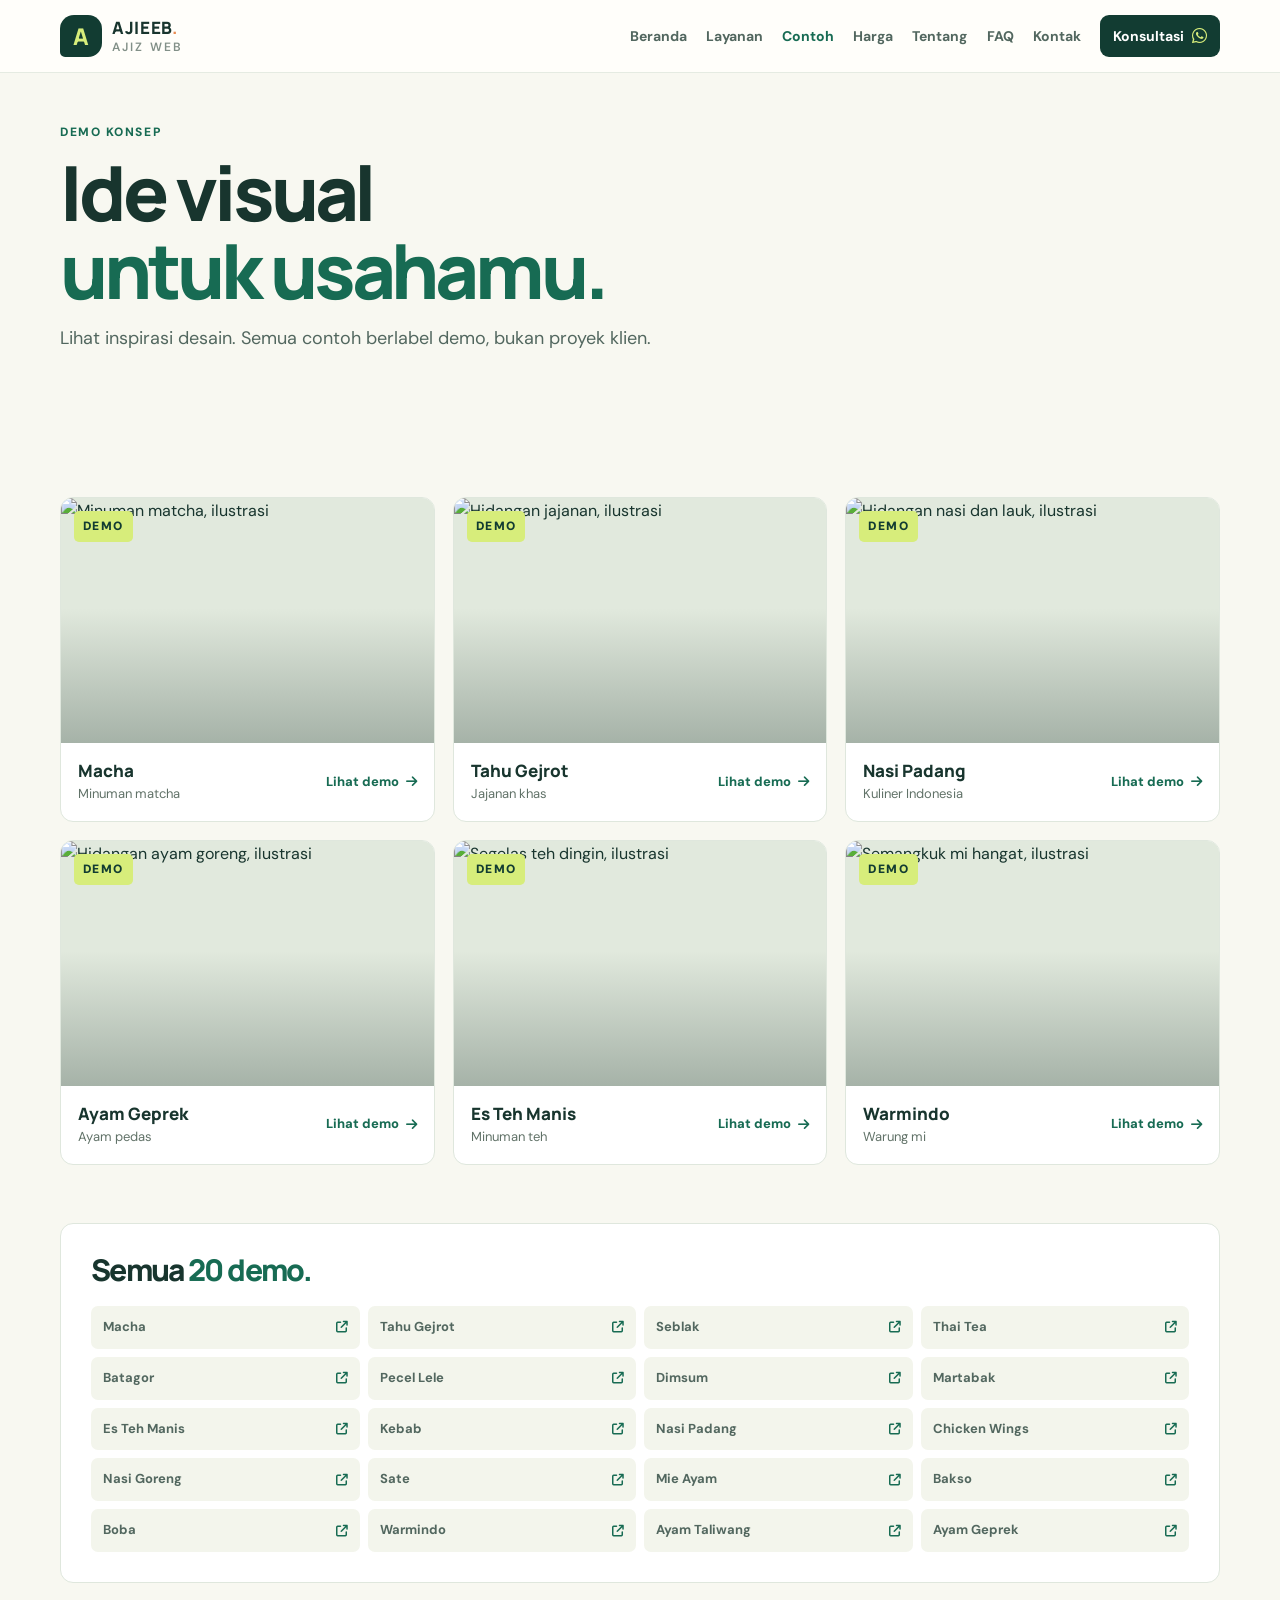
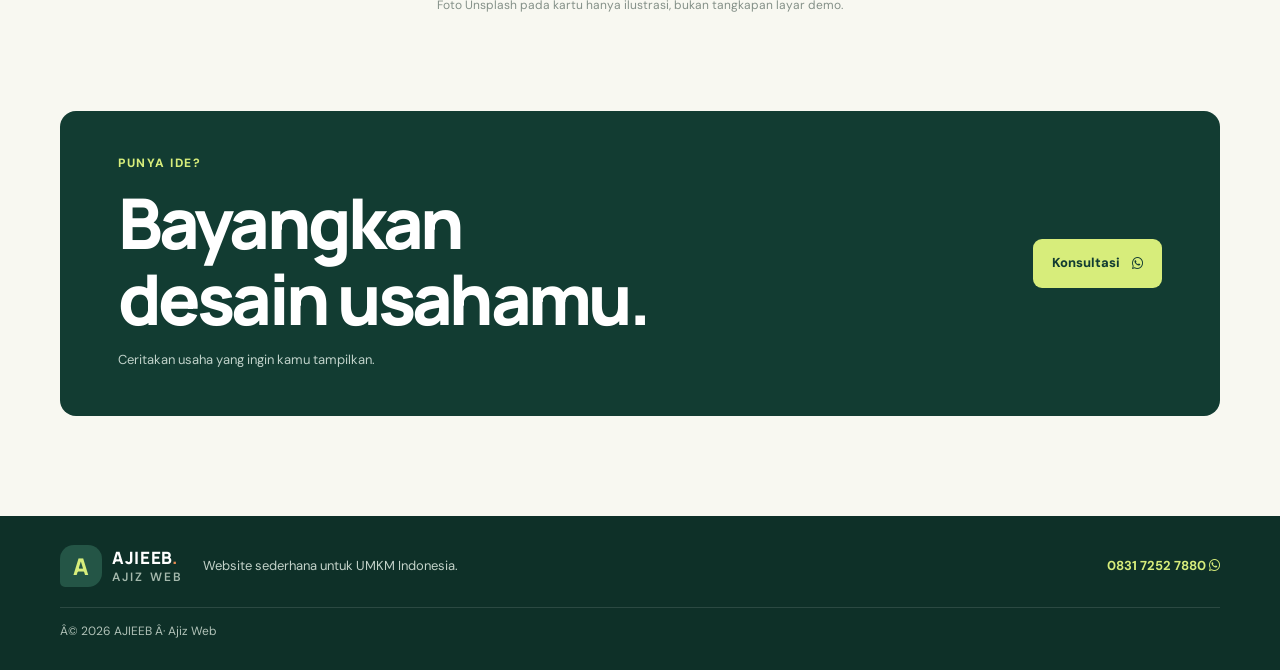
==== contoh.html @ 609f049e "Build AJIEEB UMKM website draft" ====
﻿<!doctype html>
<html lang="id">
<head>
  <meta charset="utf-8"><meta name="viewport" content="width=device-width, initial-scale=1"><meta name="theme-color" content="#123c32">
  <meta name="description" content="Lihat demo konsep website AJIEEB untuk berbagai usaha kuliner. Semua contoh ditandai sebagai demo, bukan proyek klien.">
  <title>Contoh Website â€” AJIEEB</title>
  <link rel="preconnect" href="https://fonts.googleapis.com"><link rel="preconnect" href="https://fonts.gstatic.com" crossorigin><link rel="preconnect" href="https://images.unsplash.com">
  <link href="https://fonts.googleapis.com/css2?family=DM+Sans:wght@400;500;600;700;800&family=Manrope:wght@500;600;700;800&display=swap" rel="stylesheet"><link rel="stylesheet" href="https://cdnjs.cloudflare.com/ajax/libs/font-awesome/6.7.2/css/all.min.css"><link rel="stylesheet" href="css/styles.css"><script src="js/main.js" defer></script>
  <link rel="canonical" href="https://ajieeb.gt.tc/contoh.html">
  <meta property="og:locale" content="id_ID">
  <meta property="og:type" content="website">
  <meta property="og:site_name" content="AJIEEB — Ajiz Web">
  <meta property="og:title" content="Contoh Website â€” AJIEEB">
  <meta property="og:description" content="Lihat demo konsep website AJIEEB untuk berbagai usaha kuliner. Semua contoh ditandai sebagai demo, bukan proyek klien.">
  <meta property="og:url" content="https://ajieeb.gt.tc/contoh.html">
</head>
<body><a class="skip-link" href="#main-content">Lewati ke konten</a>
  <header class="site-header"><div class="container header-inner"><a class="brand" href="index.html" aria-label="AJIEEB, Beranda"><span class="brand-mark" aria-hidden="true">A</span><span class="brand-name">AJIEEB<span class="brand-dot">.</span><small>Ajiz Web</small></span></a><button class="menu-toggle" type="button" aria-expanded="false" aria-controls="primary-nav" aria-label="Buka menu"><i class="fa-solid fa-bars" aria-hidden="true"></i></button><nav class="primary-nav" id="primary-nav" aria-label="Navigasi utama"><a href="index.html">Beranda</a><a href="layanan.html">Layanan</a><a href="contoh.html" aria-current="page">Contoh</a><a href="harga.html">Harga</a><a href="tentang.html">Tentang</a><a href="faq.html">FAQ</a><a href="kontak.html">Kontak</a><a class="nav-cta" href="https://wa.me/6283172527880?text=Halo%20AJIEEB%2C%20saya%20ingin%20konsultasi%20website%20untuk%20usaha%20saya." target="_blank" rel="noopener noreferrer">Konsultasi <i class="fa-brands fa-whatsapp" aria-hidden="true"></i></a></nav></div></header>
  <main id="main-content">
    <section class="page-hero"><div class="container page-hero-inner reveal"><p class="eyebrow">DEMO KONSEP</p><h1>Ide visual<br><span>untuk usahamu.</span></h1><p class="page-lead">Lihat inspirasi desain. Semua contoh berlabel demo, bukan proyek klien.</p></div></section>
    <section class="section section-work"><div class="container"><div class="portfolio-grid">
      <article class="portfolio-card reveal"><a class="portfolio-image" href="https://ajiz7onsite.github.io/Macha/" target="_blank" rel="noopener noreferrer" aria-label="Buka demo Macha"><img src="https://images.unsplash.com/photo-1515823064-d6e0c04616a7?auto=format&amp;fit=crop&amp;w=800&amp;q=80" alt="Minuman matcha, ilustrasi" width="800" height="620" loading="lazy"><span class="demo-badge">DEMO</span></a><div class="portfolio-info"><div><h3>Macha</h3><p>Minuman matcha</p></div><a href="https://ajiz7onsite.github.io/Macha/" target="_blank" rel="noopener noreferrer">Lihat demo <i class="fa-solid fa-arrow-right" aria-hidden="true"></i></a></div></article>
      <article class="portfolio-card reveal" data-reveal-delay="60"><a class="portfolio-image" href="https://ajiz7onsite.github.io/tahuGejrot/" target="_blank" rel="noopener noreferrer" aria-label="Buka demo Tahu Gejrot"><img src="https://images.unsplash.com/photo-1565299624946-b28f40a0ae38?auto=format&amp;fit=crop&amp;w=800&amp;q=80" alt="Hidangan jajanan, ilustrasi" width="800" height="620" loading="lazy"><span class="demo-badge">DEMO</span></a><div class="portfolio-info"><div><h3>Tahu Gejrot</h3><p>Jajanan khas</p></div><a href="https://ajiz7onsite.github.io/tahuGejrot/" target="_blank" rel="noopener noreferrer">Lihat demo <i class="fa-solid fa-arrow-right" aria-hidden="true"></i></a></div></article>
      <article class="portfolio-card reveal" data-reveal-delay="120"><a class="portfolio-image" href="https://ajiz7onsite.github.io/nasiPadang/" target="_blank" rel="noopener noreferrer" aria-label="Buka demo Nasi Padang"><img src="https://images.unsplash.com/photo-1547592180-85f173990554?auto=format&amp;fit=crop&amp;w=800&amp;q=80" alt="Hidangan nasi dan lauk, ilustrasi" width="800" height="620" loading="lazy"><span class="demo-badge">DEMO</span></a><div class="portfolio-info"><div><h3>Nasi Padang</h3><p>Kuliner Indonesia</p></div><a href="https://ajiz7onsite.github.io/nasiPadang/" target="_blank" rel="noopener noreferrer">Lihat demo <i class="fa-solid fa-arrow-right" aria-hidden="true"></i></a></div></article>
      <article class="portfolio-card reveal"><a class="portfolio-image" href="https://ajiz7onsite.github.io/AyamGeprek/" target="_blank" rel="noopener noreferrer" aria-label="Buka demo Ayam Geprek"><img src="https://images.unsplash.com/photo-1626082927389-6cd097cdc6ec?auto=format&amp;fit=crop&amp;w=800&amp;q=80" alt="Hidangan ayam goreng, ilustrasi" width="800" height="620" loading="lazy"><span class="demo-badge">DEMO</span></a><div class="portfolio-info"><div><h3>Ayam Geprek</h3><p>Ayam pedas</p></div><a href="https://ajiz7onsite.github.io/AyamGeprek/" target="_blank" rel="noopener noreferrer">Lihat demo <i class="fa-solid fa-arrow-right" aria-hidden="true"></i></a></div></article>
      <article class="portfolio-card reveal" data-reveal-delay="60"><a class="portfolio-image" href="https://ajiz7onsite.github.io/esTehManis/" target="_blank" rel="noopener noreferrer" aria-label="Buka demo Es Teh Manis"><img src="https://images.unsplash.com/photo-1556679343-c7306c1976bc?auto=format&amp;fit=crop&amp;w=800&amp;q=80" alt="Segelas teh dingin, ilustrasi" width="800" height="620" loading="lazy"><span class="demo-badge">DEMO</span></a><div class="portfolio-info"><div><h3>Es Teh Manis</h3><p>Minuman teh</p></div><a href="https://ajiz7onsite.github.io/esTehManis/" target="_blank" rel="noopener noreferrer">Lihat demo <i class="fa-solid fa-arrow-right" aria-hidden="true"></i></a></div></article>
      <article class="portfolio-card reveal" data-reveal-delay="120"><a class="portfolio-image" href="https://ajiz7onsite.github.io/Warmindo/" target="_blank" rel="noopener noreferrer" aria-label="Buka demo Warmindo"><img src="https://images.unsplash.com/photo-1569718212165-3a8278d5f624?auto=format&amp;fit=crop&amp;w=800&amp;q=80" alt="Semangkuk mi hangat, ilustrasi" width="800" height="620" loading="lazy"><span class="demo-badge">DEMO</span></a><div class="portfolio-info"><div><h3>Warmindo</h3><p>Warung mi</p></div><a href="https://ajiz7onsite.github.io/Warmindo/" target="_blank" rel="noopener noreferrer">Lihat demo <i class="fa-solid fa-arrow-right" aria-hidden="true"></i></a></div></article>
    </div>
    <div class="demo-directory"><h2>Semua <span>20 demo.</span></h2><div class="demo-link-grid">
      <a href="https://ajiz7onsite.github.io/Macha/" target="_blank" rel="noopener noreferrer">Macha <i class="fa-solid fa-arrow-up-right-from-square" aria-hidden="true"></i></a><a href="https://ajiz7onsite.github.io/tahuGejrot/" target="_blank" rel="noopener noreferrer">Tahu Gejrot <i class="fa-solid fa-arrow-up-right-from-square" aria-hidden="true"></i></a><a href="https://ajiz7onsite.github.io/Seblak/" target="_blank" rel="noopener noreferrer">Seblak <i class="fa-solid fa-arrow-up-right-from-square" aria-hidden="true"></i></a><a href="https://ajiz7onsite.github.io/thaiTea/" target="_blank" rel="noopener noreferrer">Thai Tea <i class="fa-solid fa-arrow-up-right-from-square" aria-hidden="true"></i></a><a href="https://ajiz7onsite.github.io/Batagor/" target="_blank" rel="noopener noreferrer">Batagor <i class="fa-solid fa-arrow-up-right-from-square" aria-hidden="true"></i></a><a href="https://ajiz7onsite.github.io/pecelLele/" target="_blank" rel="noopener noreferrer">Pecel Lele <i class="fa-solid fa-arrow-up-right-from-square" aria-hidden="true"></i></a><a href="https://ajiz7onsite.github.io/Dimsum/" target="_blank" rel="noopener noreferrer">Dimsum <i class="fa-solid fa-arrow-up-right-from-square" aria-hidden="true"></i></a><a href="https://ajiz7onsite.github.io/Martabak/" target="_blank" rel="noopener noreferrer">Martabak <i class="fa-solid fa-arrow-up-right-from-square" aria-hidden="true"></i></a><a href="https://ajiz7onsite.github.io/esTehManis/" target="_blank" rel="noopener noreferrer">Es Teh Manis <i class="fa-solid fa-arrow-up-right-from-square" aria-hidden="true"></i></a><a href="https://ajiz7onsite.github.io/Kebab/" target="_blank" rel="noopener noreferrer">Kebab <i class="fa-solid fa-arrow-up-right-from-square" aria-hidden="true"></i></a><a href="https://ajiz7onsite.github.io/nasiPadang/" target="_blank" rel="noopener noreferrer">Nasi Padang <i class="fa-solid fa-arrow-up-right-from-square" aria-hidden="true"></i></a><a href="https://ajiz7onsite.github.io/chikenWings/" target="_blank" rel="noopener noreferrer">Chicken Wings <i class="fa-solid fa-arrow-up-right-from-square" aria-hidden="true"></i></a><a href="https://ajiz7onsite.github.io/nasiGoreng/" target="_blank" rel="noopener noreferrer">Nasi Goreng <i class="fa-solid fa-arrow-up-right-from-square" aria-hidden="true"></i></a><a href="https://ajiz7onsite.github.io/sate/" target="_blank" rel="noopener noreferrer">Sate <i class="fa-solid fa-arrow-up-right-from-square" aria-hidden="true"></i></a><a href="https://ajiz7onsite.github.io/mieAyam/" target="_blank" rel="noopener noreferrer">Mie Ayam <i class="fa-solid fa-arrow-up-right-from-square" aria-hidden="true"></i></a><a href="https://ajiz7onsite.github.io/Bakso/" target="_blank" rel="noopener noreferrer">Bakso <i class="fa-solid fa-arrow-up-right-from-square" aria-hidden="true"></i></a><a href="https://ajiz7onsite.github.io/Boba/" target="_blank" rel="noopener noreferrer">Boba <i class="fa-solid fa-arrow-up-right-from-square" aria-hidden="true"></i></a><a href="https://ajiz7onsite.github.io/Warmindo/" target="_blank" rel="noopener noreferrer">Warmindo <i class="fa-solid fa-arrow-up-right-from-square" aria-hidden="true"></i></a><a href="https://ajiz7onsite.github.io/AyamTaliwang/" target="_blank" rel="noopener noreferrer">Ayam Taliwang <i class="fa-solid fa-arrow-up-right-from-square" aria-hidden="true"></i></a><a href="https://ajiz7onsite.github.io/AyamGeprek/" target="_blank" rel="noopener noreferrer">Ayam Geprek <i class="fa-solid fa-arrow-up-right-from-square" aria-hidden="true"></i></a>
    </div></div><p class="image-disclaimer">Foto Unsplash pada kartu hanya ilustrasi, bukan tangkapan layar demo.</p></div></section>
    <section class="contact-section"><div class="container contact-card"><div><p class="eyebrow eyebrow-light">PUNYA IDE?</p><h2>Bayangkan<br>desain usahamu.</h2><p>Ceritakan usaha yang ingin kamu tampilkan.</p></div><a class="button button-light" href="https://wa.me/6283172527880?text=Halo%20AJIEEB%2C%20saya%20ingin%20konsultasi%20website%20untuk%20usaha%20saya." target="_blank" rel="noopener noreferrer">Konsultasi <i class="fa-brands fa-whatsapp" aria-hidden="true"></i></a></div></section>
  </main>
  <footer class="site-footer"><div class="container footer-inner"><a class="brand brand-footer" href="index.html"><span class="brand-mark" aria-hidden="true">A</span><span class="brand-name">AJIEEB<span class="brand-dot">.</span><small>Ajiz Web</small></span></a><p>Website sederhana untuk UMKM Indonesia.</p><a class="footer-contact" href="https://wa.me/6283172527880" target="_blank" rel="noopener noreferrer">0831 7252 7880 <i class="fa-brands fa-whatsapp" aria-hidden="true"></i></a><small class="copyright">Â© <span id="current-year">2026</span> AJIEEB Â· Ajiz Web</small></div></footer>
</body></html>
---- css/styles.css ----
﻿:root {
  color-scheme: light;
  --ink: #18352e;
  --ink-soft: #52675f;
  --green: #176b53;
  --green-dark: #123c32;
  --green-light: #e9f4ed;
  --lime: #d7ed7b;
  --cream: #f8f8f1;
  --paper: #fffefa;
  --line: #dfe7dd;
  --orange: #e98a51;
  --shadow: 0 24px 70px rgba(18, 60, 50, .1);
  --font-body: "DM Sans", "Segoe UI", sans-serif;
  --font-display: "Manrope", "Segoe UI", sans-serif;
  --container: 1160px;
}

* { box-sizing: border-box; }
html { scroll-behavior: smooth; scroll-padding-top: 92px; }
body { margin: 0; background: var(--paper); color: var(--ink); font-family: var(--font-body); font-size: 16px; line-height: 1.6; -webkit-font-smoothing: antialiased; }
img { display: block; width: 100%; height: auto; }
a { color: inherit; text-decoration: none; }
button { font: inherit; }
.container { width: min(var(--container), calc(100% - 48px)); margin-inline: auto; }
.section { padding: 76px 0; }
.section-shell { overflow: hidden; }
.skip-link { position: fixed; z-index: 1000; top: 8px; left: 8px; padding: 10px 14px; transform: translateY(-150%); border-radius: 8px; background: #fff; color: var(--ink); }
.skip-link:focus { transform: translateY(0); }

/* Header and shared controls */
.site-header { position: sticky; z-index: 50; top: 0; border-bottom: 1px solid rgba(223, 231, 221, .8); background: rgba(255, 254, 250, .92); backdrop-filter: blur(16px); }
.header-inner { min-height: 72px; display: flex; align-items: center; justify-content: space-between; gap: 20px; }
.brand { display: inline-flex; align-items: center; gap: 10px; flex: 0 0 auto; }
.brand-mark { width: 42px; height: 42px; display: grid; place-items: center; border-radius: 14px 14px 14px 5px; background: var(--green-dark); color: var(--lime); font: 800 23px var(--font-display); }
.brand-name { position: relative; font: 800 17px/1 var(--font-display); letter-spacing: .04em; }
.brand-dot { color: var(--orange); }
.brand-name small { display: block; margin-top: 5px; color: #829088; font: 600 12px/1 var(--font-body); letter-spacing: .18em; text-transform: uppercase; }
.primary-nav { display: flex; align-items: center; gap: clamp(10px, 1.5vw, 20px); }
.primary-nav > a:not(.nav-cta) { color: #52675f; font-size: 14px; font-weight: 700; transition: color .2s ease; }
.primary-nav > a:not(.nav-cta):hover { color: var(--green); }
.nav-cta { display: inline-flex; align-items: center; gap: 8px; padding: 10px 13px; border-radius: 9px; background: var(--green-dark); color: #fff; font-size: 14px; font-weight: 700; transition: background .2s ease, transform .2s ease; }
.nav-cta:hover { transform: translateY(-2px); background: var(--green); }
.nav-cta i { color: var(--lime); font-size: 17px; }
.menu-toggle { display: none; width: 44px; height: 44px; border: 1px solid var(--line); border-radius: 10px; background: #fff; color: var(--ink); }
.button { min-height: 49px; display: inline-flex; align-items: center; justify-content: center; gap: 12px; padding: 0 18px; border: 1px solid transparent; border-radius: 9px; font-size: 13px; font-weight: 800; transition: transform .2s ease, background .2s ease, box-shadow .2s ease; }
.button:hover { transform: translateY(-2px); }
.button-primary { background: var(--green-dark); color: #fff; box-shadow: 0 10px 22px rgba(18, 60, 50, .15); }
.button-primary:hover { background: var(--green); }
.button-quiet { color: var(--ink); }
.button-quiet:hover { background: var(--green-light); }
.button-outline { border-color: var(--line); background: #fff; color: var(--ink); }
.button-outline:hover { border-color: var(--green); }
.button-light { background: var(--lime); color: var(--green-dark); }
.button-light:hover { box-shadow: 0 12px 30px rgba(0, 0, 0, .14); }
.eyebrow { margin: 0 0 14px; color: var(--green); font-size: 12px; font-weight: 800; letter-spacing: .13em; line-height: 1.25; }
.eyebrow-line { width: 27px; height: 1px; display: inline-block; margin: 0 9px 3px 0; background: var(--orange); }

/* Hero */
.hero { position: relative; padding: 38px 0 20px; background: var(--cream); }
.hero-grid { min-height: 435px; display: grid; grid-template-columns: 1fr .87fr; align-items: center; gap: clamp(34px, 6vw, 86px); }
.hero-copy { padding: 10px 0 42px; }
h1, h2, h3, p { overflow-wrap: anywhere; }
h1, h2 { margin: 0; font-family: var(--font-display); letter-spacing: -.055em; }
h1 { max-width: 670px; font-size: clamp(50px, 6.5vw, 82px); font-weight: 800; line-height: 1.02; }
h1 span, h2 span { color: var(--green); }
.hero-description { max-width: 440px; margin: 18px 0 0; color: var(--ink-soft); font-size: 18px; line-height: 1.55; }
.hero-actions { display: flex; align-items: center; flex-wrap: wrap; gap: 7px; margin-top: 28px; }
.hero-points { display: flex; flex-wrap: wrap; gap: 18px; margin: 22px 0 0; padding: 0; list-style: none; color: var(--ink-soft); font-size: 14px; font-weight: 700; }
.hero-points i { margin-right: 6px; color: var(--green); }
.micro-note { margin: 5px 0 0 2px; color: #66786e; font-size: 12px; }
.hero-visual { position: relative; min-height: 440px; display: flex; align-items: center; justify-content: center; }
.hero-photo-wrap { position: relative; width: min(100%, 380px); height: 365px; overflow: hidden; border-radius: 190px 190px 18px 18px; background: #d9e5db; }
.hero-photo { width: 100%; height: 100%; object-fit: cover; }
.hero-photo-wrap::after { position: absolute; inset: 45% 0 0; content: ""; background: linear-gradient(transparent, rgba(18, 60, 50, .68)); }
.photo-caption { position: absolute; z-index: 1; right: 20px; bottom: 22px; left: 20px; display: flex; align-items: center; gap: 12px; color: #fff; font-size: 14px; line-height: 1.4; }
.photo-caption strong { font-size: 16px; }
.caption-icon, .floating-icon { width: 43px; height: 43px; display: grid; place-items: center; flex: 0 0 auto; border-radius: 13px; background: var(--lime); color: var(--green-dark); font-size: 18px; }
.floating-note { position: absolute; right: -26px; bottom: 38px; display: flex; align-items: center; gap: 11px; padding: 13px 17px 13px 13px; border: 1px solid rgba(223, 231, 221, .9); border-radius: 13px; background: #fff; box-shadow: var(--shadow); }
.floating-note strong, .floating-note small { display: block; }
.floating-note { animation: note-float 5s ease-in-out infinite; }
@keyframes note-float { 50% { transform: translateY(-5px); } }
.floating-note strong { font-size: 12px; }
.floating-note small { margin-top: 3px; color: #819087; font-size: 12px; }
.floating-icon { width: 38px; height: 38px; background: var(--green-light); color: var(--green); }
.hero-spark { position: absolute; color: var(--orange); }
.hero-spark-one { top: 22px; right: 12px; font-size: 32px; }
.hero-spark-two { bottom: 29px; left: 13px; color: var(--green); font-size: 21px; }
.hero-spark-one { animation: spark-drift 6s ease-in-out infinite; }
.hero-spark-two { animation: spark-drift 7s ease-in-out -2s infinite reverse; }
@keyframes spark-drift { 50% { transform: translateY(-5px) rotate(12deg); } }
.hero-bottom { display: flex; align-items: center; gap: 15px; padding-top: 20px; color: #607268; font-size: 12px; font-weight: 800; letter-spacing: .12em; }
.hero-bottom-line { height: 1px; flex: 1; background: var(--line); }

/* Services */
.section-heading { margin-bottom: 32px; }
.section-heading-row { display: flex; align-items: end; justify-content: space-between; gap: 32px; }
h2 { font-size: clamp(36px, 4.5vw, 54px); font-weight: 800; line-height: 1.08; }
.section-intro { max-width: 360px; margin: 0 0 5px; color: var(--ink-soft); font-size: 16px; line-height: 1.55; }
.service-grid { display: grid; grid-template-columns: repeat(3, 1fr); gap: 14px; }
.service-card { min-height: 166px; padding: 20px; border: 1px solid var(--line); border-radius: 12px; background: #fff; transition: transform .25s ease, box-shadow .25s ease, border-color .25s ease; }
.service-card:hover { transform: translateY(-4px); border-color: #b7d2c1; box-shadow: 0 15px 38px rgba(18, 60, 50, .08); }
.service-icon { width: 50px; height: 50px; display: grid; place-items: center; border-radius: 14px; font-size: 21px; }
.icon-mint { background: #e8f4ec; color: #277b57; }.icon-peach { background: #fff0e5; color: #c86735; }.icon-lilac { background: #f0eaff; color: #7955aa; }.icon-yellow { background: #faf4d9; color: #90761b; }.icon-blue { background: #e8f2f6; color: #477e8f; }.icon-rose { background: #fbe9e8; color: #ba5d58; }
.service-card h3 { margin: 13px 0 4px; font: 800 17px var(--font-display); letter-spacing: -.02em; }
.service-card p { margin: 0; color: var(--ink-soft); font-size: 14px; line-height: 1.45; }
.section-footnote { display: flex; align-items: flex-start; gap: 8px; margin: 16px 0 0; color: #5e7066; font-size: 13px; }
.section-footnote i { margin-top: 3px; color: var(--green); }
.service-photo-banner { position: relative; height: 285px; margin: 28px 0 0; overflow: hidden; border-radius: 14px; background: var(--green-dark); }
.service-photo-banner::after { position: absolute; inset: 0; content: ""; background: linear-gradient(90deg, rgba(10,43,34,.72), rgba(10,43,34,.05) 75%); }
.service-photo-banner > img { width: 100%; height: 100%; object-fit: cover; }
.service-photo-banner figcaption { position: absolute; z-index: 1; inset: 0 auto 0 28px; display: flex; align-items: center; gap: 16px; color: #fff; font-size: 17px; }
.service-photo-banner figcaption small, .service-photo-banner figcaption strong { display: block; }
.service-photo-banner figcaption small { margin-bottom: 8px; color: var(--lime); font-size: 12px; font-weight: 900; letter-spacing: .14em; }
.service-photo-banner figcaption strong { font: 800 26px/1.2 var(--font-display); }
.service-banner-icon { width: 56px; height: 56px; display: grid; place-items: center; border-radius: 15px; background: var(--lime); color: var(--green-dark); font-size: 23px; }

/* Portfolio */
.section-work { background: var(--cream); }
.portfolio-grid { display: grid; grid-template-columns: repeat(3, 1fr); gap: 18px; }
.portfolio-card { overflow: hidden; border: 1px solid var(--line); border-radius: 13px; background: #fff; }
.portfolio-card-large { grid-column: span 1; }
.portfolio-image { position: relative; height: 245px; display: block; overflow: hidden; background: #e1e9dd; }
.portfolio-card-large .portfolio-image { height: 270px; }
.portfolio-image::after { position: absolute; inset: 45% 0 0; content: ""; background: linear-gradient(transparent, rgba(12, 37, 30, .28)); pointer-events: none; }
.portfolio-image img { width: 100%; height: 100%; object-fit: cover; transition: transform .6s cubic-bezier(.2,.7,.2,1); }
.portfolio-card:hover .portfolio-image img { transform: scale(1.045); }
.demo-badge { position: absolute; z-index: 1; top: 13px; left: 13px; padding: 6px 9px; border-radius: 5px; background: var(--lime); color: var(--green-dark); font-size: 12px; font-weight: 900; letter-spacing: .12em; }
.image-link { position: absolute; z-index: 1; right: 13px; bottom: 13px; width: 36px; height: 36px; display: grid; place-items: center; border-radius: 50%; background: #fff; color: var(--green-dark); font-size: 13px; }
.portfolio-info { display: flex; align-items: center; justify-content: space-between; gap: 10px; padding: 16px 17px; }
.portfolio-info h3 { margin: 0; font: 800 17px var(--font-display); }
.portfolio-info p { margin: 2px 0 0; color: #617268; font-size: 13px; }
.portfolio-info > a { display: inline-flex; align-items: center; gap: 7px; color: var(--green); font-size: 13px; font-weight: 800; white-space: nowrap; }
.portfolio-info > a:hover { text-decoration: underline; }
.work-more { display: flex; justify-content: center; margin-top: 34px; }
.image-disclaimer { margin: 13px 0 0; color: #849088; text-align: center; font-size: 12px; }

/* Pricing */
.section-pricing { background: var(--green-dark); color: #fff; }
.pricing-grid { display: grid; grid-template-columns: .9fr 1fr; align-items: center; gap: clamp(50px, 9vw, 130px); }
.pricing-copy .eyebrow { color: var(--lime); }
.pricing-copy h2 span { color: var(--lime); }
.pricing-copy > p:not(.eyebrow) { max-width: 390px; margin: 22px 0 0; color: #c0d2ca; font-size: 15px; }
.price-note { display: flex; align-items: flex-start; gap: 11px; max-width: 370px; margin-top: 33px; padding-top: 18px; border-top: 1px solid rgba(255,255,255,.18); color: #b4c7bd; font-size: 12px; }
.price-note i { margin-top: 3px; color: var(--lime); }
.price-card { padding: 28px; border-radius: 15px; background: #fffefa; color: var(--ink); box-shadow: 0 30px 80px rgba(0,0,0,.2); }
.price-card-top { display: flex; align-items: center; justify-content: space-between; }
.price-label, .add-on-title { color: #5d7065; font-size: 12px; font-weight: 900; letter-spacing: .12em; }
.price-star { width: 37px; height: 37px; display: grid; place-items: center; border-radius: 11px; background: var(--green-light); color: var(--green); }
.price { margin: 18px 0 0; font: 800 clamp(37px, 5vw, 52px)/1 var(--font-display); letter-spacing: -.06em; }
.price > span { margin-right: 5px; color: #75837a; font: 700 18px var(--font-body); letter-spacing: 0; }
.price-caption { margin: 8px 0 19px; color: #617268; font-size: 14px; }
.included-list { display: grid; gap: 9px; margin: 0; padding: 17px 0; border-top: 1px solid var(--line); border-bottom: 1px solid var(--line); list-style: none; }
.included-list li { color: #435c50; font-size: 14px; }
.included-list i { width: 18px; color: var(--green); }
.add-on-box { margin: 17px 0; padding: 14px 15px 10px; border-radius: 9px; background: #f3f5ec; }
.add-on-title { margin: 0 0 7px; font-size: 12px; }
.add-on-choice { min-height: 42px; display: flex; align-items: center; justify-content: space-between; gap: 8px; border-bottom: 1px solid #e3e8dc; color: var(--ink-soft); font-size: 13px; }
.add-on-choice:last-of-type { border-bottom: 0; }
.add-on-choice i { width: 19px; color: var(--green); }
.add-on-choice strong { color: var(--green-dark); font-size: 12px; }
.add-on-total { margin: 10px 0 0; color: #596c61; font-size: 12px; }
.add-on-total strong { color: var(--ink); }
.button-full { width: 100%; }
.price-fineprint { margin: 12px 0 0; color: #617268; text-align: center; font-size: 12px; line-height: 1.5; }

/* About, FAQ and contact */
.about-grid { display: grid; grid-template-columns: .9fr 1fr; align-items: center; gap: clamp(50px, 9vw, 120px); }
.about-image-wrap { position: relative; height: 440px; overflow: hidden; border-radius: 14px; background: #e8eee4; }
.about-image-wrap img { height: 100%; object-fit: cover; }
.about-image-tag { position: absolute; right: 16px; bottom: 16px; display: inline-flex; align-items: center; gap: 8px; padding: 10px 14px; border-radius: 8px; background: #fff; color: var(--green); font-size: 12px; font-weight: 800; box-shadow: var(--shadow); }
.about-copy > p:not(.eyebrow) { margin: 16px 0 0; color: var(--ink-soft); font-size: 16px; }
.about-placeholder { display: flex; align-items: center; gap: 9px; padding: 11px 13px; border: 1px dashed #b9c9bd; border-radius: 8px; color: #738178 !important; font-size: 12px !important; }
.about-placeholder i { color: var(--green); }
.about-points { display: flex; flex-wrap: wrap; gap: 9px; margin-top: 20px; }
.about-points span { display: inline-flex; align-items: center; gap: 7px; padding: 9px 11px; border-radius: 8px; background: var(--green-light); color: var(--green-dark); font-size: 13px; font-weight: 700; }
.about-points i { color: var(--green); }
.process-list { display: grid; grid-template-columns: repeat(2, 1fr); gap: 9px; margin-top: 25px; }
.process-list > div { display: flex; align-items: center; gap: 10px; padding: 11px; border: 1px solid var(--line); border-radius: 8px; }
.process-list span { color: var(--green); font: 800 12px var(--font-display); }
.process-list strong { font-size: 12px; }
.section-faq { background: var(--cream); }
.faq-grid { display: grid; grid-template-columns: .65fr 1fr; gap: clamp(50px, 9vw, 120px); }
.faq-heading > a { display: inline-flex; align-items: center; gap: 10px; margin-top: 27px; color: var(--green); font-size: 12px; font-weight: 800; }
.faq-list details { border-bottom: 1px solid var(--line); }
.faq-list details:first-child { border-top: 1px solid var(--line); }
.faq-list summary { position: relative; padding: 17px 34px 17px 0; cursor: pointer; font: 700 15px var(--font-display); list-style: none; }
.faq-list summary::-webkit-details-marker { display: none; }
.faq-plus, .faq-plus::after { position: absolute; top: 50%; right: 3px; width: 13px; height: 1.5px; background: var(--green); content: ""; transition: transform .2s ease; }
.faq-plus::after { top: 0; right: 0; transform: rotate(90deg); }
.faq-list details[open] .faq-plus::after { transform: rotate(0); }
.faq-list details p { max-width: 600px; margin: -3px 0 16px; color: var(--ink-soft); font-size: 14px; line-height: 1.55; }
.contact-section { padding: 20px 0 100px; background: var(--cream); }
.contact-card { position: relative; min-height: 290px; display: flex; align-items: center; justify-content: space-between; gap: 40px; overflow: hidden; padding: 45px 58px; border-radius: 16px; background: var(--green-dark); color: #fff; }
.contact-card > div:not(.contact-decoration), .contact-card > a { position: relative; z-index: 1; }
.eyebrow-light { color: var(--lime); }
.contact-card h2 { font-size: clamp(44px, 6vw, 70px); }
.contact-card h2 span { color: var(--lime); }
.contact-card > div > p:last-child { margin: 14px 0 0; color: #c0d2ca; font-size: 13px; }
.contact-decoration { position: absolute; right: 20%; top: -130px; width: 360px; height: 360px; border: 1px solid rgba(255,255,255,.13); border-radius: 50%; }
.contact-decoration span { position: absolute; inset: 28px; border: 1px solid rgba(255,255,255,.1); border-radius: 50%; }
.contact-decoration span:nth-child(2) { inset: 65px; }
.contact-decoration span:nth-child(3) { inset: 105px; background: rgba(215,237,123,.06); }
.site-footer { padding: 29px 0; background: #0e3028; color: #fff; }
.footer-inner { display: grid; grid-template-columns: auto 1fr auto; align-items: center; gap: 20px; }
.brand-footer .brand-mark { background: #245546; }
.brand-footer .brand-name small { color: #a5b9ad; }
.footer-inner > p { margin: 0; color: #c3d2c9; font-size: 13px; }
.footer-inner > a:nth-of-type(2) { color: var(--lime); font-size: 13px; font-weight: 700; }
.copyright { grid-column: 1 / -1; padding-top: 14px; border-top: 1px solid rgba(255,255,255,.12); color: #b1c2b8; font-size: 12px; }

/* Separate content pages */
.primary-nav a[aria-current="page"]:not(.nav-cta) { color: var(--green); }
.page-hero { padding: 52px 0 48px; background: var(--cream); }
.page-hero-inner { max-width: var(--container); }
.page-hero h1 { font-size: clamp(43px, 6.5vw, 76px); }
.page-lead { max-width: 620px; margin: 16px 0 21px; color: var(--ink-soft); font-size: 18px; line-height: 1.5; }
.center-action { display: flex; justify-content: center; margin-top: 31px; }
.text-link { display: inline-flex; align-items: center; gap: 9px; margin-top: 20px; color: var(--green); font-size: 12px; font-weight: 800; }
.text-link:hover { text-decoration: underline; }
.split-content { display: grid; grid-template-columns: 1fr .8fr; align-items: center; gap: clamp(40px, 8vw, 100px); }
.split-copy > p:not(.eyebrow) { max-width: 520px; color: var(--ink-soft); font-size: 14px; }
.material-card, .map-note, .faq-side-card, .contact-start-card { padding: 28px; border: 1px solid var(--line); border-radius: 13px; background: #fff; box-shadow: 0 18px 48px rgba(18, 60, 50, .06); }
.material-icon, .contact-start-icon { width: 48px; height: 48px; display: grid; place-items: center; border-radius: 13px; background: var(--green-light); color: var(--green); font-size: 20px; }
.material-card h3, .map-note h3, .contact-start-card h3 { margin: 17px 0 0; font: 800 18px var(--font-display); }
.check-list { display: grid; gap: 12px; margin: 18px 0 0; padding: 0; list-style: none; color: var(--ink-soft); font-size: 12px; }
.check-list i { width: 20px; color: var(--green); }
.steps-grid { display: grid; grid-template-columns: repeat(4, 1fr); gap: 12px; }
.steps-grid article { min-height: 150px; padding: 18px; border: 1px solid var(--line); border-radius: 12px; background: #fff; }
.steps-grid article > span { width: 42px; height: 42px; display: grid; place-items: center; border-radius: 12px; background: var(--green-light); color: var(--green); font: 800 14px var(--font-display); }
.steps-grid h3 { margin: 13px 0 5px; font: 800 16px var(--font-display); }
.steps-grid p, .map-note p { margin: 0; color: var(--ink-soft); font-size: 14px; }
.map-note > i { color: var(--green); font-size: 22px; }
.demo-directory { margin-top: 58px; padding: 30px; border: 1px solid var(--line); border-radius: 13px; background: #fff; }
.demo-directory h2 { margin-bottom: 20px; font-size: 30px; }
.demo-link-grid { display: grid; grid-template-columns: repeat(4, 1fr); gap: 8px; }
.demo-link-grid a { display: flex; align-items: center; justify-content: space-between; gap: 8px; padding: 11px 12px; border-radius: 7px; background: #f3f5ec; color: var(--ink-soft); font-size: 13px; font-weight: 700; }
.demo-link-grid a:hover { background: var(--green-light); color: var(--green); }
.demo-link-grid i { color: var(--green); font-size: 12px; }
.pricing-page-grid { padding: 36px; border-radius: 16px; background: var(--green-dark); }
.pricing-copy-light { color: #fff; }
.pricing-copy-light .eyebrow { color: var(--lime); }
.pricing-copy-light h2 span { color: var(--lime); }
.pricing-copy-light > p:not(.eyebrow) { color: #c0d2ca; }
.price-page-value { margin: 28px 0 0; color: #fff; font: 800 clamp(42px, 6vw, 62px)/1 var(--font-display); letter-spacing: -.06em; }
.small-muted { margin-top: 7px !important; color: #b5c9bf !important; font-size: 12px !important; }
.included-list-spaced { margin: 13px 0 20px; }
.addon-grid { display: grid; grid-template-columns: repeat(2, 1fr); gap: 15px; max-width: 850px; }
.addon-card { padding: 24px; border: 1px solid var(--line); border-radius: 12px; background: #fff; }
.addon-card > .eyebrow { margin: 18px 0 7px; font-size: 12px; }
.addon-card h3 { margin: 0; font: 800 20px var(--font-display); }
.addon-card p:not(.eyebrow) { min-height: 60px; color: var(--ink-soft); font-size: 12px; }
.addon-card > strong { display: block; color: var(--green); font: 800 18px var(--font-display); }
.addon-card > a { display: inline-flex; gap: 8px; margin-top: 16px; color: var(--green); font-size: 12px; font-weight: 800; }
.extra-grid { display: grid; grid-template-columns: repeat(4, 1fr); gap: 12px; }
.extra-grid article { padding: 21px; border: 1px solid var(--line); border-radius: 11px; background: #fff; }
.extra-grid article > i { color: var(--green); font-size: 19px; }
.extra-grid h3 { margin: 14px 0 5px; font: 800 13px var(--font-display); }
.extra-grid p { margin: 0; color: var(--ink-soft); font-size: 14px; line-height: 1.5; }
.pricing-caveat { display: flex; align-items: flex-start; gap: 11px; max-width: 750px; margin-top: 20px; padding: 15px; border-radius: 9px; background: #f7f4e4; color: #695d32; }
.pricing-caveat i { margin-top: 4px; }
.pricing-caveat p { margin: 0; font-size: 12px; }
.faq-page-grid { display: grid; grid-template-columns: 1fr 290px; align-items: start; gap: 48px; }
.faq-list-page details { padding-inline: 3px; }
.faq-list-page summary { font-size: 14px; }
.faq-side-card { position: sticky; top: 105px; }
.faq-side-card > img { width: calc(100% + 56px); height: 160px; margin: -28px -28px 21px; border-radius: 13px 13px 0 0; object-fit: cover; }
.faq-side-card h2 { margin-top: 20px; font-size: 24px; }
.faq-side-card p { margin: 10px 0 20px; color: var(--ink-soft); font-size: 12px; }
.contact-page-grid { display: grid; grid-template-columns: 1fr .8fr; align-items: center; gap: clamp(45px, 9vw, 120px); }
.contact-details > p:not(.eyebrow) { max-width: 430px; color: var(--ink-soft); font-size: 14px; }
.contact-detail-link { display: flex; align-items: center; gap: 13px; max-width: 390px; margin-top: 24px; padding: 15px; border: 1px solid var(--line); border-radius: 11px; background: #fff; }
.contact-detail-link > span:nth-child(2) { flex: 1; }
.contact-detail-link small, .contact-detail-link strong { display: block; }
.contact-detail-link small { color: #87938b; font-size: 12px; font-weight: 900; letter-spacing: .13em; }
.contact-detail-link strong { margin-top: 3px; font-size: 14px; }
.contact-detail-link > i { color: var(--green); font-size: 12px; }
.contact-region { margin-top: 18px !important; font-size: 12px !important; }
.contact-region i { margin-right: 6px; color: var(--green); }
.contact-start-card { padding: 30px; }
.contact-start-image { width: calc(100% + 60px); height: 165px; margin: -30px -30px 21px; border-radius: 13px 13px 0 0; object-fit: cover; }
.contact-start-card > p { color: var(--ink-soft); font-size: 13px; }
.contact-start-card > small { display: block; margin-top: 13px; color: #7b8980; font-size: 12px; text-align: center; }
.faq-page-grid .faq-side-card .button { min-height: 44px; font-size: 12px; }

:focus-visible { outline: 3px solid #df9a58; outline-offset: 3px; }
/* Scroll reveal is progressive enhancement: content stays visible without JS. */
.js .reveal { opacity: 0; transform: translateY(18px); transition: opacity .65s ease, transform .65s cubic-bezier(.2,.7,.2,1); }
.js .reveal.is-visible { opacity: 1; transform: translateY(0); }
.js .reveal[data-reveal-delay="60"] { transition-delay: 60ms; }
.js .reveal[data-reveal-delay="120"] { transition-delay: 120ms; }
@media (max-width: 900px) {
  .hero-grid { grid-template-columns: 1fr .8fr; gap: 35px; }
  .hero-photo-wrap { height: 340px; }
  .hero-visual { min-height: 350px; }
  .floating-note { right: -10px; }
  .pricing-grid, .about-grid { gap: 45px; }
  .portfolio-image, .portfolio-card-large .portfolio-image { height: 230px; }
  .steps-grid, .extra-grid { grid-template-columns: repeat(2, 1fr); }
  .demo-link-grid { grid-template-columns: repeat(3, 1fr); }
  .faq-page-grid { grid-template-columns: 1fr 250px; gap: 28px; }
}
@media (max-width: 720px) {
  html { scroll-padding-top: 78px; }
  .container { width: min(var(--container), calc(100% - 34px)); }
  .section { padding: 58px 0; }
  .header-inner { min-height: 68px; }
  .menu-toggle { display: grid; place-items: center; cursor: pointer; }
  .primary-nav { position: absolute; top: 67px; right: 17px; left: 17px; display: none; align-items: stretch; gap: 0; padding: 8px; border: 1px solid var(--line); border-radius: 12px; background: var(--paper); box-shadow: var(--shadow); }
  .primary-nav.is-open { display: flex; flex-direction: column; }
  .primary-nav > a:not(.nav-cta) { padding: 12px; border-bottom: 1px solid #edf0e8; }
  .nav-cta { justify-content: center; margin-top: 8px; }
  .hero { padding-top: 34px; }
  .hero-grid { grid-template-columns: 1fr; gap: 23px; }
  .hero-copy { padding-bottom: 0; }
  h1 { font-size: clamp(46px, 12vw, 68px); }
  .page-hero h1 { font-size: clamp(40px, 10vw, 60px); }
  .hero-description { max-width: 430px; font-size: 17px; }
  .hero-visual { min-height: 330px; }
  .hero-photo-wrap { width: min(82%, 350px); height: 315px; }
  .floating-note { right: 0; bottom: 22px; }
  .hero-bottom { gap: 9px; padding-top: 18px; font-size: 12px; letter-spacing: .08em; }
  .section-heading-row { display: block; }
  .section-intro { margin-top: 18px; }
  .section-heading { margin-bottom: 32px; }
  .service-grid { grid-template-columns: repeat(2, 1fr); gap: 10px; }
  .service-card { min-height: 160px; padding: 16px 14px; }
  .portfolio-grid { grid-template-columns: repeat(2, 1fr); gap: 10px; }
  .portfolio-card-large { grid-column: span 1; }
  .portfolio-image, .portfolio-card-large .portfolio-image { height: 190px; }
  .portfolio-info { align-items: flex-start; flex-direction: column; padding: 12px; }
  .portfolio-info > a { font-size: 12px; }
  .service-photo-banner { height: 220px; }
  .service-photo-banner figcaption { left: 18px; gap: 11px; }
  .service-photo-banner figcaption strong { font-size: 20px; }
  .service-banner-icon { width: 45px; height: 45px; font-size: 19px; }
  .pricing-grid, .about-grid, .faq-grid { grid-template-columns: 1fr; gap: 35px; }
  .split-content, .contact-page-grid { grid-template-columns: 1fr; gap: 30px; }
  .pricing-page-grid { padding: 23px 16px; }
  .addon-grid { grid-template-columns: 1fr; }
  .addon-card p:not(.eyebrow) { min-height: 0; }
  .steps-grid, .extra-grid { grid-template-columns: repeat(2, 1fr); }
  .demo-link-grid { grid-template-columns: repeat(2, 1fr); }
  .demo-directory { margin-top: 38px; padding: 20px 14px; }
  .faq-page-grid { grid-template-columns: 1fr; }
  .faq-side-card { position: static; }
  .price-card { padding: 23px 19px; }
  .about-image-wrap { height: 330px; }
  .faq-grid { gap: 23px; }
  .contact-section { padding-bottom: 65px; }
  .contact-card { min-height: 340px; align-items: flex-start; flex-direction: column; justify-content: center; gap: 23px; padding: 34px 25px; }
  .contact-decoration { right: -135px; top: -75px; }
  .footer-inner { grid-template-columns: 1fr auto; gap: 12px; }
  .footer-inner > p { grid-column: 1 / -1; grid-row: 2; }
  .footer-inner > a:nth-of-type(2) { grid-column: 1 / -1; }
  .copyright { grid-column: 1 / -1; }
}
@media (max-width: 390px) {
  .hero-actions { align-items: stretch; flex-direction: column; }
  .button-quiet { justify-content: flex-start; }
  .hero-points { gap: 9px; flex-direction: column; }
  .service-grid, .portfolio-grid { grid-template-columns: 1fr; }
  .portfolio-image, .portfolio-card-large .portfolio-image { height: 220px; }
  .portfolio-info { align-items: center; flex-direction: row; }
  .process-list { grid-template-columns: 1fr; }
  .steps-grid, .extra-grid, .demo-link-grid { grid-template-columns: 1fr; }
}
@media (prefers-reduced-motion: reduce) {
  *, *::before, *::after { scroll-behavior: auto !important; animation-duration: .01ms !important; animation-iteration-count: 1 !important; transition-duration: .01ms !important; }
  .js .reveal { opacity: 1; transform: none; }
}
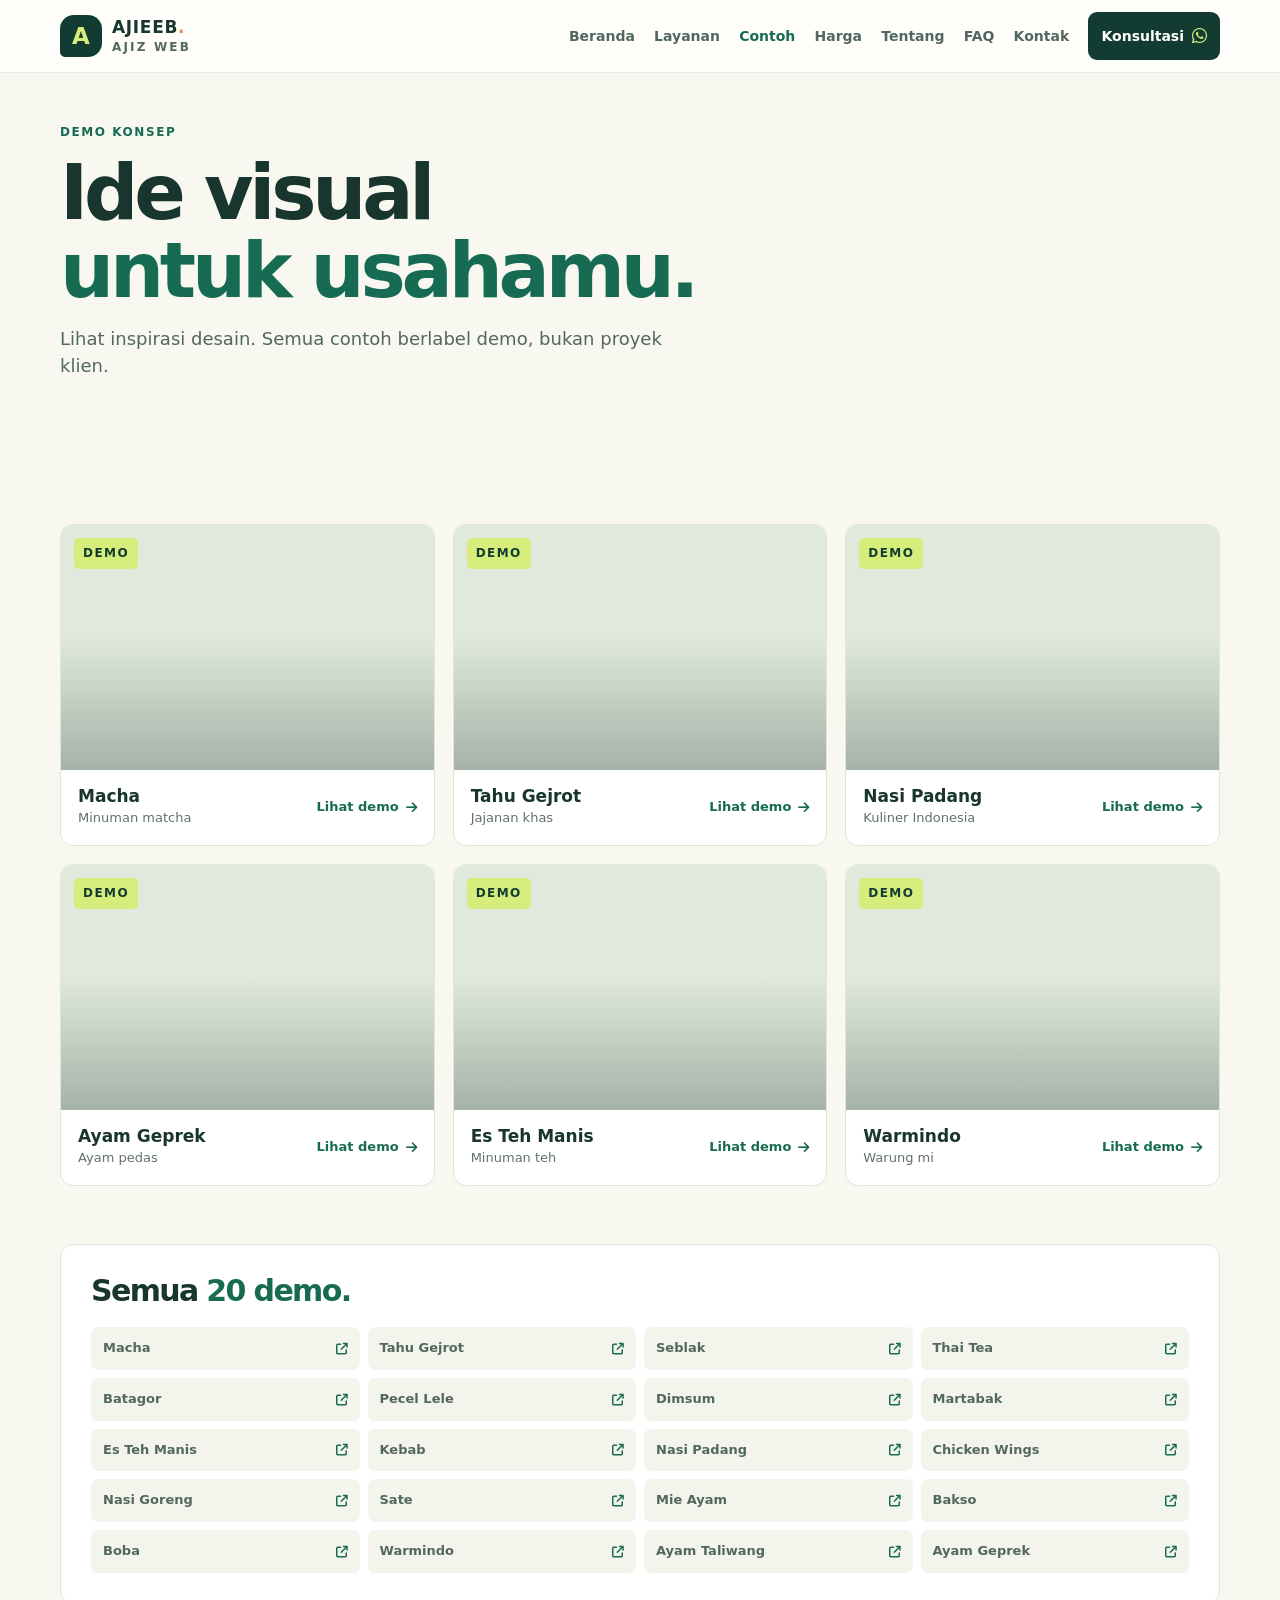
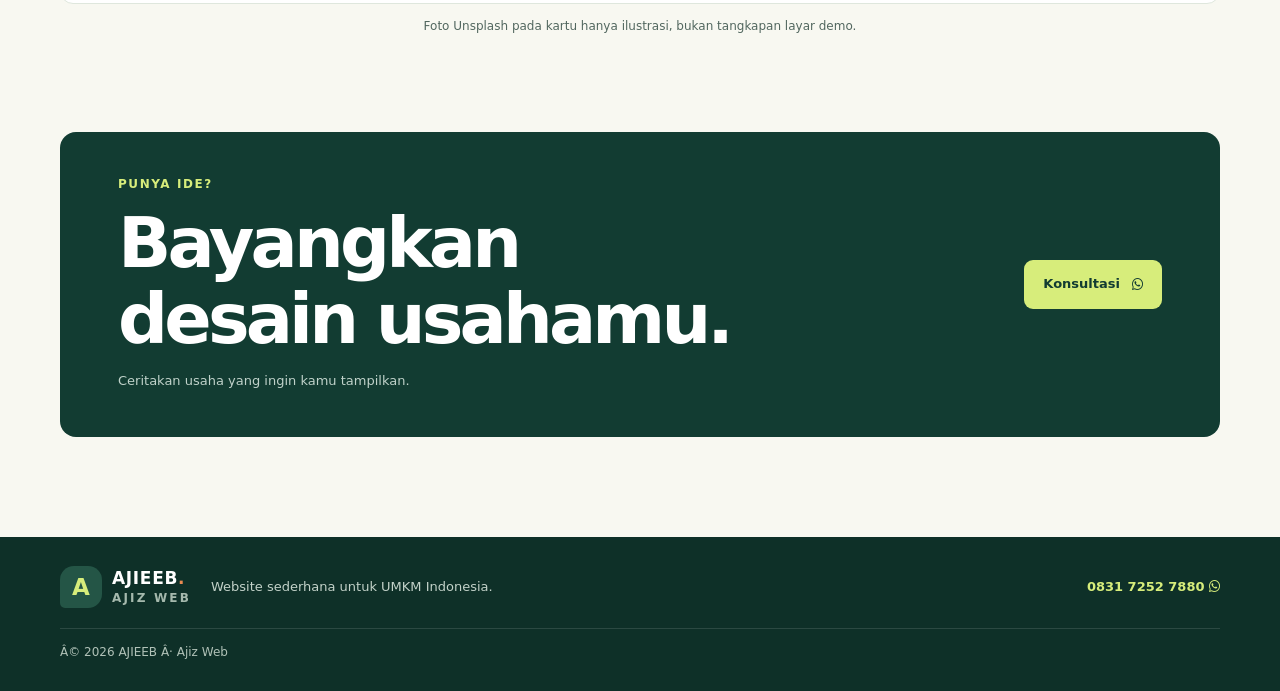
==== commit b8b68a07: "Improve contrast and page performance" ====
--- a/contoh.html
+++ b/contoh.html
@@ -4,8 +4,9 @@
   <meta charset="utf-8"><meta name="viewport" content="width=device-width, initial-scale=1"><meta name="theme-color" content="#123c32">
   <meta name="description" content="Lihat demo konsep website AJIEEB untuk berbagai usaha kuliner. Semua contoh ditandai sebagai demo, bukan proyek klien.">
   <title>Contoh Website â€” AJIEEB</title>
-  <link rel="preconnect" href="https://fonts.googleapis.com"><link rel="preconnect" href="https://fonts.gstatic.com" crossorigin><link rel="preconnect" href="https://images.unsplash.com">
-  <link href="https://fonts.googleapis.com/css2?family=DM+Sans:wght@400;500;600;700;800&family=Manrope:wght@500;600;700;800&display=swap" rel="stylesheet"><link rel="stylesheet" href="https://cdnjs.cloudflare.com/ajax/libs/font-awesome/6.7.2/css/all.min.css"><link rel="stylesheet" href="css/styles.css"><script src="js/main.js" defer></script>
+  <link rel="preconnect" href="https://images.unsplash.com">
+  <link rel="preconnect" href="https://cdnjs.cloudflare.com" crossorigin>
+  <link rel="stylesheet" href="css/styles.css"><script src="js/main.js" defer></script>
   <link rel="canonical" href="https://ajieeb.gt.tc/contoh.html">
   <meta property="og:locale" content="id_ID">
   <meta property="og:type" content="website">
@@ -19,12 +20,12 @@
   <main id="main-content">
     <section class="page-hero"><div class="container page-hero-inner reveal"><p class="eyebrow">DEMO KONSEP</p><h1>Ide visual<br><span>untuk usahamu.</span></h1><p class="page-lead">Lihat inspirasi desain. Semua contoh berlabel demo, bukan proyek klien.</p></div></section>
     <section class="section section-work"><div class="container"><div class="portfolio-grid">
-      <article class="portfolio-card reveal"><a class="portfolio-image" href="https://ajiz7onsite.github.io/Macha/" target="_blank" rel="noopener noreferrer" aria-label="Buka demo Macha"><img src="https://images.unsplash.com/photo-1515823064-d6e0c04616a7?auto=format&amp;fit=crop&amp;w=800&amp;q=80" alt="Minuman matcha, ilustrasi" width="800" height="620" loading="lazy"><span class="demo-badge">DEMO</span></a><div class="portfolio-info"><div><h3>Macha</h3><p>Minuman matcha</p></div><a href="https://ajiz7onsite.github.io/Macha/" target="_blank" rel="noopener noreferrer">Lihat demo <i class="fa-solid fa-arrow-right" aria-hidden="true"></i></a></div></article>
-      <article class="portfolio-card reveal" data-reveal-delay="60"><a class="portfolio-image" href="https://ajiz7onsite.github.io/tahuGejrot/" target="_blank" rel="noopener noreferrer" aria-label="Buka demo Tahu Gejrot"><img src="https://images.unsplash.com/photo-1565299624946-b28f40a0ae38?auto=format&amp;fit=crop&amp;w=800&amp;q=80" alt="Hidangan jajanan, ilustrasi" width="800" height="620" loading="lazy"><span class="demo-badge">DEMO</span></a><div class="portfolio-info"><div><h3>Tahu Gejrot</h3><p>Jajanan khas</p></div><a href="https://ajiz7onsite.github.io/tahuGejrot/" target="_blank" rel="noopener noreferrer">Lihat demo <i class="fa-solid fa-arrow-right" aria-hidden="true"></i></a></div></article>
-      <article class="portfolio-card reveal" data-reveal-delay="120"><a class="portfolio-image" href="https://ajiz7onsite.github.io/nasiPadang/" target="_blank" rel="noopener noreferrer" aria-label="Buka demo Nasi Padang"><img src="https://images.unsplash.com/photo-1547592180-85f173990554?auto=format&amp;fit=crop&amp;w=800&amp;q=80" alt="Hidangan nasi dan lauk, ilustrasi" width="800" height="620" loading="lazy"><span class="demo-badge">DEMO</span></a><div class="portfolio-info"><div><h3>Nasi Padang</h3><p>Kuliner Indonesia</p></div><a href="https://ajiz7onsite.github.io/nasiPadang/" target="_blank" rel="noopener noreferrer">Lihat demo <i class="fa-solid fa-arrow-right" aria-hidden="true"></i></a></div></article>
-      <article class="portfolio-card reveal"><a class="portfolio-image" href="https://ajiz7onsite.github.io/AyamGeprek/" target="_blank" rel="noopener noreferrer" aria-label="Buka demo Ayam Geprek"><img src="https://images.unsplash.com/photo-1626082927389-6cd097cdc6ec?auto=format&amp;fit=crop&amp;w=800&amp;q=80" alt="Hidangan ayam goreng, ilustrasi" width="800" height="620" loading="lazy"><span class="demo-badge">DEMO</span></a><div class="portfolio-info"><div><h3>Ayam Geprek</h3><p>Ayam pedas</p></div><a href="https://ajiz7onsite.github.io/AyamGeprek/" target="_blank" rel="noopener noreferrer">Lihat demo <i class="fa-solid fa-arrow-right" aria-hidden="true"></i></a></div></article>
-      <article class="portfolio-card reveal" data-reveal-delay="60"><a class="portfolio-image" href="https://ajiz7onsite.github.io/esTehManis/" target="_blank" rel="noopener noreferrer" aria-label="Buka demo Es Teh Manis"><img src="https://images.unsplash.com/photo-1556679343-c7306c1976bc?auto=format&amp;fit=crop&amp;w=800&amp;q=80" alt="Segelas teh dingin, ilustrasi" width="800" height="620" loading="lazy"><span class="demo-badge">DEMO</span></a><div class="portfolio-info"><div><h3>Es Teh Manis</h3><p>Minuman teh</p></div><a href="https://ajiz7onsite.github.io/esTehManis/" target="_blank" rel="noopener noreferrer">Lihat demo <i class="fa-solid fa-arrow-right" aria-hidden="true"></i></a></div></article>
-      <article class="portfolio-card reveal" data-reveal-delay="120"><a class="portfolio-image" href="https://ajiz7onsite.github.io/Warmindo/" target="_blank" rel="noopener noreferrer" aria-label="Buka demo Warmindo"><img src="https://images.unsplash.com/photo-1569718212165-3a8278d5f624?auto=format&amp;fit=crop&amp;w=800&amp;q=80" alt="Semangkuk mi hangat, ilustrasi" width="800" height="620" loading="lazy"><span class="demo-badge">DEMO</span></a><div class="portfolio-info"><div><h3>Warmindo</h3><p>Warung mi</p></div><a href="https://ajiz7onsite.github.io/Warmindo/" target="_blank" rel="noopener noreferrer">Lihat demo <i class="fa-solid fa-arrow-right" aria-hidden="true"></i></a></div></article>
+      <article class="portfolio-card reveal"><a class="portfolio-image" href="https://ajiz7onsite.github.io/Macha/" target="_blank" rel="noopener noreferrer" aria-label="Buka demo Macha"><img src="https://images.unsplash.com/photo-1515823064-d6e0c04616a7?auto=format&amp;fit=crop&amp;w=640&amp;q=72" alt="Minuman matcha, ilustrasi" width="800" height="620" loading="lazy" srcset="https://images.unsplash.com/photo-1515823064-d6e0c04616a7?auto=format&amp;fit=crop&amp;w=320&amp;q=72 320w, https://images.unsplash.com/photo-1515823064-d6e0c04616a7?auto=format&amp;fit=crop&amp;w=480&amp;q=72 480w, https://images.unsplash.com/photo-1515823064-d6e0c04616a7?auto=format&amp;fit=crop&amp;w=640&amp;q=72 640w, https://images.unsplash.com/photo-1515823064-d6e0c04616a7?auto=format&amp;fit=crop&amp;w=800&amp;q=72 800w" sizes="(max-width: 390px) 90vw, (max-width: 720px) 44vw, (max-width: 980px) 45vw, 360px"><span class="demo-badge">DEMO</span></a><div class="portfolio-info"><div><h3>Macha</h3><p>Minuman matcha</p></div><a href="https://ajiz7onsite.github.io/Macha/" target="_blank" rel="noopener noreferrer">Lihat demo <i class="fa-solid fa-arrow-right" aria-hidden="true"></i></a></div></article>
+      <article class="portfolio-card reveal" data-reveal-delay="60"><a class="portfolio-image" href="https://ajiz7onsite.github.io/tahuGejrot/" target="_blank" rel="noopener noreferrer" aria-label="Buka demo Tahu Gejrot"><img src="https://images.unsplash.com/photo-1565299624946-b28f40a0ae38?auto=format&amp;fit=crop&amp;w=640&amp;q=72" alt="Hidangan jajanan, ilustrasi" width="800" height="620" loading="lazy" srcset="https://images.unsplash.com/photo-1565299624946-b28f40a0ae38?auto=format&amp;fit=crop&amp;w=320&amp;q=72 320w, https://images.unsplash.com/photo-1565299624946-b28f40a0ae38?auto=format&amp;fit=crop&amp;w=480&amp;q=72 480w, https://images.unsplash.com/photo-1565299624946-b28f40a0ae38?auto=format&amp;fit=crop&amp;w=640&amp;q=72 640w, https://images.unsplash.com/photo-1565299624946-b28f40a0ae38?auto=format&amp;fit=crop&amp;w=800&amp;q=72 800w" sizes="(max-width: 390px) 90vw, (max-width: 720px) 44vw, (max-width: 980px) 45vw, 360px"><span class="demo-badge">DEMO</span></a><div class="portfolio-info"><div><h3>Tahu Gejrot</h3><p>Jajanan khas</p></div><a href="https://ajiz7onsite.github.io/tahuGejrot/" target="_blank" rel="noopener noreferrer">Lihat demo <i class="fa-solid fa-arrow-right" aria-hidden="true"></i></a></div></article>
+      <article class="portfolio-card reveal" data-reveal-delay="120"><a class="portfolio-image" href="https://ajiz7onsite.github.io/nasiPadang/" target="_blank" rel="noopener noreferrer" aria-label="Buka demo Nasi Padang"><img src="https://images.unsplash.com/photo-1547592180-85f173990554?auto=format&amp;fit=crop&amp;w=640&amp;q=72" alt="Hidangan nasi dan lauk, ilustrasi" width="800" height="620" loading="lazy" srcset="https://images.unsplash.com/photo-1547592180-85f173990554?auto=format&amp;fit=crop&amp;w=320&amp;q=72 320w, https://images.unsplash.com/photo-1547592180-85f173990554?auto=format&amp;fit=crop&amp;w=480&amp;q=72 480w, https://images.unsplash.com/photo-1547592180-85f173990554?auto=format&amp;fit=crop&amp;w=640&amp;q=72 640w, https://images.unsplash.com/photo-1547592180-85f173990554?auto=format&amp;fit=crop&amp;w=800&amp;q=72 800w" sizes="(max-width: 390px) 90vw, (max-width: 720px) 44vw, (max-width: 980px) 45vw, 360px"><span class="demo-badge">DEMO</span></a><div class="portfolio-info"><div><h3>Nasi Padang</h3><p>Kuliner Indonesia</p></div><a href="https://ajiz7onsite.github.io/nasiPadang/" target="_blank" rel="noopener noreferrer">Lihat demo <i class="fa-solid fa-arrow-right" aria-hidden="true"></i></a></div></article>
+      <article class="portfolio-card reveal"><a class="portfolio-image" href="https://ajiz7onsite.github.io/AyamGeprek/" target="_blank" rel="noopener noreferrer" aria-label="Buka demo Ayam Geprek"><img src="https://images.unsplash.com/photo-1626082927389-6cd097cdc6ec?auto=format&amp;fit=crop&amp;w=640&amp;q=72" alt="Hidangan ayam goreng, ilustrasi" width="800" height="620" loading="lazy" srcset="https://images.unsplash.com/photo-1626082927389-6cd097cdc6ec?auto=format&amp;fit=crop&amp;w=320&amp;q=72 320w, https://images.unsplash.com/photo-1626082927389-6cd097cdc6ec?auto=format&amp;fit=crop&amp;w=480&amp;q=72 480w, https://images.unsplash.com/photo-1626082927389-6cd097cdc6ec?auto=format&amp;fit=crop&amp;w=640&amp;q=72 640w, https://images.unsplash.com/photo-1626082927389-6cd097cdc6ec?auto=format&amp;fit=crop&amp;w=800&amp;q=72 800w" sizes="(max-width: 390px) 90vw, (max-width: 720px) 44vw, (max-width: 980px) 45vw, 360px"><span class="demo-badge">DEMO</span></a><div class="portfolio-info"><div><h3>Ayam Geprek</h3><p>Ayam pedas</p></div><a href="https://ajiz7onsite.github.io/AyamGeprek/" target="_blank" rel="noopener noreferrer">Lihat demo <i class="fa-solid fa-arrow-right" aria-hidden="true"></i></a></div></article>
+      <article class="portfolio-card reveal" data-reveal-delay="60"><a class="portfolio-image" href="https://ajiz7onsite.github.io/esTehManis/" target="_blank" rel="noopener noreferrer" aria-label="Buka demo Es Teh Manis"><img src="https://images.unsplash.com/photo-1556679343-c7306c1976bc?auto=format&amp;fit=crop&amp;w=640&amp;q=72" alt="Segelas teh dingin, ilustrasi" width="800" height="620" loading="lazy" srcset="https://images.unsplash.com/photo-1556679343-c7306c1976bc?auto=format&amp;fit=crop&amp;w=320&amp;q=72 320w, https://images.unsplash.com/photo-1556679343-c7306c1976bc?auto=format&amp;fit=crop&amp;w=480&amp;q=72 480w, https://images.unsplash.com/photo-1556679343-c7306c1976bc?auto=format&amp;fit=crop&amp;w=640&amp;q=72 640w, https://images.unsplash.com/photo-1556679343-c7306c1976bc?auto=format&amp;fit=crop&amp;w=800&amp;q=72 800w" sizes="(max-width: 390px) 90vw, (max-width: 720px) 44vw, (max-width: 980px) 45vw, 360px"><span class="demo-badge">DEMO</span></a><div class="portfolio-info"><div><h3>Es Teh Manis</h3><p>Minuman teh</p></div><a href="https://ajiz7onsite.github.io/esTehManis/" target="_blank" rel="noopener noreferrer">Lihat demo <i class="fa-solid fa-arrow-right" aria-hidden="true"></i></a></div></article>
+      <article class="portfolio-card reveal" data-reveal-delay="120"><a class="portfolio-image" href="https://ajiz7onsite.github.io/Warmindo/" target="_blank" rel="noopener noreferrer" aria-label="Buka demo Warmindo"><img src="https://images.unsplash.com/photo-1569718212165-3a8278d5f624?auto=format&amp;fit=crop&amp;w=640&amp;q=72" alt="Semangkuk mi hangat, ilustrasi" width="800" height="620" loading="lazy" srcset="https://images.unsplash.com/photo-1569718212165-3a8278d5f624?auto=format&amp;fit=crop&amp;w=320&amp;q=72 320w, https://images.unsplash.com/photo-1569718212165-3a8278d5f624?auto=format&amp;fit=crop&amp;w=480&amp;q=72 480w, https://images.unsplash.com/photo-1569718212165-3a8278d5f624?auto=format&amp;fit=crop&amp;w=640&amp;q=72 640w, https://images.unsplash.com/photo-1569718212165-3a8278d5f624?auto=format&amp;fit=crop&amp;w=800&amp;q=72 800w" sizes="(max-width: 390px) 90vw, (max-width: 720px) 44vw, (max-width: 980px) 45vw, 360px"><span class="demo-badge">DEMO</span></a><div class="portfolio-info"><div><h3>Warmindo</h3><p>Warung mi</p></div><a href="https://ajiz7onsite.github.io/Warmindo/" target="_blank" rel="noopener noreferrer">Lihat demo <i class="fa-solid fa-arrow-right" aria-hidden="true"></i></a></div></article>
     </div>
     <div class="demo-directory"><h2>Semua <span>20 demo.</span></h2><div class="demo-link-grid">
       <a href="https://ajiz7onsite.github.io/Macha/" target="_blank" rel="noopener noreferrer">Macha <i class="fa-solid fa-arrow-up-right-from-square" aria-hidden="true"></i></a><a href="https://ajiz7onsite.github.io/tahuGejrot/" target="_blank" rel="noopener noreferrer">Tahu Gejrot <i class="fa-solid fa-arrow-up-right-from-square" aria-hidden="true"></i></a><a href="https://ajiz7onsite.github.io/Seblak/" target="_blank" rel="noopener noreferrer">Seblak <i class="fa-solid fa-arrow-up-right-from-square" aria-hidden="true"></i></a><a href="https://ajiz7onsite.github.io/thaiTea/" target="_blank" rel="noopener noreferrer">Thai Tea <i class="fa-solid fa-arrow-up-right-from-square" aria-hidden="true"></i></a><a href="https://ajiz7onsite.github.io/Batagor/" target="_blank" rel="noopener noreferrer">Batagor <i class="fa-solid fa-arrow-up-right-from-square" aria-hidden="true"></i></a><a href="https://ajiz7onsite.github.io/pecelLele/" target="_blank" rel="noopener noreferrer">Pecel Lele <i class="fa-solid fa-arrow-up-right-from-square" aria-hidden="true"></i></a><a href="https://ajiz7onsite.github.io/Dimsum/" target="_blank" rel="noopener noreferrer">Dimsum <i class="fa-solid fa-arrow-up-right-from-square" aria-hidden="true"></i></a><a href="https://ajiz7onsite.github.io/Martabak/" target="_blank" rel="noopener noreferrer">Martabak <i class="fa-solid fa-arrow-up-right-from-square" aria-hidden="true"></i></a><a href="https://ajiz7onsite.github.io/esTehManis/" target="_blank" rel="noopener noreferrer">Es Teh Manis <i class="fa-solid fa-arrow-up-right-from-square" aria-hidden="true"></i></a><a href="https://ajiz7onsite.github.io/Kebab/" target="_blank" rel="noopener noreferrer">Kebab <i class="fa-solid fa-arrow-up-right-from-square" aria-hidden="true"></i></a><a href="https://ajiz7onsite.github.io/nasiPadang/" target="_blank" rel="noopener noreferrer">Nasi Padang <i class="fa-solid fa-arrow-up-right-from-square" aria-hidden="true"></i></a><a href="https://ajiz7onsite.github.io/chikenWings/" target="_blank" rel="noopener noreferrer">Chicken Wings <i class="fa-solid fa-arrow-up-right-from-square" aria-hidden="true"></i></a><a href="https://ajiz7onsite.github.io/nasiGoreng/" target="_blank" rel="noopener noreferrer">Nasi Goreng <i class="fa-solid fa-arrow-up-right-from-square" aria-hidden="true"></i></a><a href="https://ajiz7onsite.github.io/sate/" target="_blank" rel="noopener noreferrer">Sate <i class="fa-solid fa-arrow-up-right-from-square" aria-hidden="true"></i></a><a href="https://ajiz7onsite.github.io/mieAyam/" target="_blank" rel="noopener noreferrer">Mie Ayam <i class="fa-solid fa-arrow-up-right-from-square" aria-hidden="true"></i></a><a href="https://ajiz7onsite.github.io/Bakso/" target="_blank" rel="noopener noreferrer">Bakso <i class="fa-solid fa-arrow-up-right-from-square" aria-hidden="true"></i></a><a href="https://ajiz7onsite.github.io/Boba/" target="_blank" rel="noopener noreferrer">Boba <i class="fa-solid fa-arrow-up-right-from-square" aria-hidden="true"></i></a><a href="https://ajiz7onsite.github.io/Warmindo/" target="_blank" rel="noopener noreferrer">Warmindo <i class="fa-solid fa-arrow-up-right-from-square" aria-hidden="true"></i></a><a href="https://ajiz7onsite.github.io/AyamTaliwang/" target="_blank" rel="noopener noreferrer">Ayam Taliwang <i class="fa-solid fa-arrow-up-right-from-square" aria-hidden="true"></i></a><a href="https://ajiz7onsite.github.io/AyamGeprek/" target="_blank" rel="noopener noreferrer">Ayam Geprek <i class="fa-solid fa-arrow-up-right-from-square" aria-hidden="true"></i></a>
--- a/css/styles.css
+++ b/css/styles.css
@@ -11,8 +11,8 @@
   --line: #dfe7dd;
   --orange: #e98a51;
   --shadow: 0 24px 70px rgba(18, 60, 50, .1);
-  --font-body: "DM Sans", "Segoe UI", sans-serif;
-  --font-display: "Manrope", "Segoe UI", sans-serif;
+  --font-body: system-ui, -apple-system, "Segoe UI", sans-serif;
+  --font-display: system-ui, -apple-system, "Segoe UI", sans-serif;
   --container: 1160px;
 }
 
@@ -28,6 +28,48 @@
 .skip-link { position: fixed; z-index: 1000; top: 8px; left: 8px; padding: 10px 14px; transform: translateY(-150%); border-radius: 8px; background: #fff; color: var(--ink); }
 .skip-link:focus { transform: translateY(0); }
 
+/* Font Awesome subset: load only icons used by the site, with the CDN font files. */
+@font-face { font-family: "AJIEEB FA Solid"; src: url("https://cdnjs.cloudflare.com/ajax/libs/font-awesome/6.7.2/webfonts/fa-solid-900.woff2") format("woff2"); font-style: normal; font-weight: 900; font-display: swap; }
+@font-face { font-family: "AJIEEB FA Regular"; src: url("https://cdnjs.cloudflare.com/ajax/libs/font-awesome/6.7.2/webfonts/fa-regular-400.woff2") format("woff2"); font-style: normal; font-weight: 400; font-display: swap; }
+@font-face { font-family: "AJIEEB FA Brands"; src: url("https://cdnjs.cloudflare.com/ajax/libs/font-awesome/6.7.2/webfonts/fa-brands-400.woff2") format("woff2"); font-style: normal; font-weight: 400; font-display: swap; }
+.fa-solid, .fas { font-family: "AJIEEB FA Solid"; font-style: normal; font-weight: 900; }
+.fa-regular, .far { font-family: "AJIEEB FA Regular"; font-style: normal; font-weight: 400; }
+.fa-brands, .fab { font-family: "AJIEEB FA Brands"; font-style: normal; font-weight: 400; }
+.fa-arrow-right::before { content: "\f061"; }
+.fa-arrow-up-right-from-square::before { content: "\f08e"; }
+.fa-bars::before { content: "\f0c9"; }
+.fa-basket-shopping::before { content: "\f291"; }
+.fa-bullseye::before { content: "\f140"; }
+.fa-check::before { content: "\f00c"; }
+.fa-circle-check::before { content: "\f058"; }
+.fa-circle-exclamation::before { content: "\f06a"; }
+.fa-circle-info::before { content: "\f05a"; }
+.fa-clock::before { content: "\f017"; }
+.fa-code::before { content: "\f121"; }
+.fa-comment-dots::before { content: "\f4ad"; }
+.fa-earth-asia::before { content: "\f57e"; }
+.fa-file-lines::before { content: "\f15c"; }
+.fa-globe::before { content: "\f0ac"; }
+.fa-heart::before { content: "\f004"; }
+.fa-house::before { content: "\f015"; }
+.fa-lightbulb::before { content: "\f0eb"; }
+.fa-list-check::before { content: "\f0ae"; }
+.fa-location-dot::before { content: "\f3c5"; }
+.fa-magnifying-glass-chart::before { content: "\e522"; }
+.fa-map-location-dot::before { content: "\f5a0"; }
+.fa-mobile-screen-button::before { content: "\f3cd"; }
+.fa-server::before { content: "\f233"; }
+.fa-store::before { content: "\f54e"; }
+.fa-tag::before { content: "\f02b"; }
+.fa-tags::before { content: "\f02c"; }
+.fa-wand-magic-sparkles::before { content: "\e2ca"; }
+.fa-circle-question::before { content: "\f059"; }
+.fa-comments::before { content: "\f086"; }
+.fa-image::before { content: "\f03e"; }
+.fa-images::before { content: "\f302"; }
+.fa-google::before { content: "\f1a0"; }
+.fa-whatsapp::before { content: "\f232"; }
+
 /* Header and shared controls */
 .site-header { position: sticky; z-index: 50; top: 0; border-bottom: 1px solid rgba(223, 231, 221, .8); background: rgba(255, 254, 250, .92); backdrop-filter: blur(16px); }
 .header-inner { min-height: 72px; display: flex; align-items: center; justify-content: space-between; gap: 20px; }
@@ -35,7 +77,7 @@
 .brand-mark { width: 42px; height: 42px; display: grid; place-items: center; border-radius: 14px 14px 14px 5px; background: var(--green-dark); color: var(--lime); font: 800 23px var(--font-display); }
 .brand-name { position: relative; font: 800 17px/1 var(--font-display); letter-spacing: .04em; }
 .brand-dot { color: var(--orange); }
-.brand-name small { display: block; margin-top: 5px; color: #829088; font: 600 12px/1 var(--font-body); letter-spacing: .18em; text-transform: uppercase; }
+.brand-name small { display: block; margin-top: 5px; color: var(--ink-soft); font: 600 12px/1 var(--font-body); letter-spacing: .18em; text-transform: uppercase; }
 .primary-nav { display: flex; align-items: center; gap: clamp(10px, 1.5vw, 20px); }
 .primary-nav > a:not(.nav-cta) { color: #52675f; font-size: 14px; font-weight: 700; transition: color .2s ease; }
 .primary-nav > a:not(.nav-cta):hover { color: var(--green); }
@@ -68,7 +110,7 @@
 .hero-actions { display: flex; align-items: center; flex-wrap: wrap; gap: 7px; margin-top: 28px; }
 .hero-points { display: flex; flex-wrap: wrap; gap: 18px; margin: 22px 0 0; padding: 0; list-style: none; color: var(--ink-soft); font-size: 14px; font-weight: 700; }
 .hero-points i { margin-right: 6px; color: var(--green); }
-.micro-note { margin: 5px 0 0 2px; color: #66786e; font-size: 12px; }
+.micro-note { margin: 5px 0 0 2px; color: var(--ink-soft); font-size: 12px; }
 .hero-visual { position: relative; min-height: 440px; display: flex; align-items: center; justify-content: center; }
 .hero-photo-wrap { position: relative; width: min(100%, 380px); height: 365px; overflow: hidden; border-radius: 190px 190px 18px 18px; background: #d9e5db; }
 .hero-photo { width: 100%; height: 100%; object-fit: cover; }
@@ -81,7 +123,7 @@
 .floating-note { animation: note-float 5s ease-in-out infinite; }
 @keyframes note-float { 50% { transform: translateY(-5px); } }
 .floating-note strong { font-size: 12px; }
-.floating-note small { margin-top: 3px; color: #819087; font-size: 12px; }
+.floating-note small { margin-top: 3px; color: var(--ink-soft); font-size: 12px; }
 .floating-icon { width: 38px; height: 38px; background: var(--green-light); color: var(--green); }
 .hero-spark { position: absolute; color: var(--orange); }
 .hero-spark-one { top: 22px; right: 12px; font-size: 32px; }
@@ -133,7 +175,7 @@
 .portfolio-info > a { display: inline-flex; align-items: center; gap: 7px; color: var(--green); font-size: 13px; font-weight: 800; white-space: nowrap; }
 .portfolio-info > a:hover { text-decoration: underline; }
 .work-more { display: flex; justify-content: center; margin-top: 34px; }
-.image-disclaimer { margin: 13px 0 0; color: #849088; text-align: center; font-size: 12px; }
+.image-disclaimer { margin: 13px 0 0; color: var(--ink-soft); text-align: center; font-size: 12px; }
 
 /* Pricing */
 .section-pricing { background: var(--green-dark); color: #fff; }
@@ -148,7 +190,7 @@
 .price-label, .add-on-title { color: #5d7065; font-size: 12px; font-weight: 900; letter-spacing: .12em; }
 .price-star { width: 37px; height: 37px; display: grid; place-items: center; border-radius: 11px; background: var(--green-light); color: var(--green); }
 .price { margin: 18px 0 0; font: 800 clamp(37px, 5vw, 52px)/1 var(--font-display); letter-spacing: -.06em; }
-.price > span { margin-right: 5px; color: #75837a; font: 700 18px var(--font-body); letter-spacing: 0; }
+.price > span { margin-right: 5px; color: var(--ink-soft); font: 700 18px var(--font-body); letter-spacing: 0; }
 .price-caption { margin: 8px 0 19px; color: #617268; font-size: 14px; }
 .included-list { display: grid; gap: 9px; margin: 0; padding: 17px 0; border-top: 1px solid var(--line); border-bottom: 1px solid var(--line); list-style: none; }
 .included-list li { color: #435c50; font-size: 14px; }
@@ -170,7 +212,7 @@
 .about-image-wrap img { height: 100%; object-fit: cover; }
 .about-image-tag { position: absolute; right: 16px; bottom: 16px; display: inline-flex; align-items: center; gap: 8px; padding: 10px 14px; border-radius: 8px; background: #fff; color: var(--green); font-size: 12px; font-weight: 800; box-shadow: var(--shadow); }
 .about-copy > p:not(.eyebrow) { margin: 16px 0 0; color: var(--ink-soft); font-size: 16px; }
-.about-placeholder { display: flex; align-items: center; gap: 9px; padding: 11px 13px; border: 1px dashed #b9c9bd; border-radius: 8px; color: #738178 !important; font-size: 12px !important; }
+.about-placeholder { display: flex; align-items: center; gap: 9px; padding: 11px 13px; border: 1px dashed #b9c9bd; border-radius: 8px; color: var(--ink-soft) !important; font-size: 12px !important; }
 .about-placeholder i { color: var(--green); }
 .about-points { display: flex; flex-wrap: wrap; gap: 9px; margin-top: 20px; }
 .about-points span { display: inline-flex; align-items: center; gap: 7px; padding: 9px 11px; border-radius: 8px; background: var(--green-light); color: var(--green-dark); font-size: 13px; font-weight: 700; }
@@ -272,7 +314,7 @@
 .contact-detail-link { display: flex; align-items: center; gap: 13px; max-width: 390px; margin-top: 24px; padding: 15px; border: 1px solid var(--line); border-radius: 11px; background: #fff; }
 .contact-detail-link > span:nth-child(2) { flex: 1; }
 .contact-detail-link small, .contact-detail-link strong { display: block; }
-.contact-detail-link small { color: #87938b; font-size: 12px; font-weight: 900; letter-spacing: .13em; }
+.contact-detail-link small { color: var(--ink-soft); font-size: 12px; font-weight: 900; letter-spacing: .13em; }
 .contact-detail-link strong { margin-top: 3px; font-size: 14px; }
 .contact-detail-link > i { color: var(--green); font-size: 12px; }
 .contact-region { margin-top: 18px !important; font-size: 12px !important; }
@@ -280,7 +322,7 @@
 .contact-start-card { padding: 30px; }
 .contact-start-image { width: calc(100% + 60px); height: 165px; margin: -30px -30px 21px; border-radius: 13px 13px 0 0; object-fit: cover; }
 .contact-start-card > p { color: var(--ink-soft); font-size: 13px; }
-.contact-start-card > small { display: block; margin-top: 13px; color: #7b8980; font-size: 12px; text-align: center; }
+.contact-start-card > small { display: block; margin-top: 13px; color: var(--ink-soft); font-size: 12px; text-align: center; }
 .faq-page-grid .faq-side-card .button { min-height: 44px; font-size: 12px; }
 
 :focus-visible { outline: 3px solid #df9a58; outline-offset: 3px; }
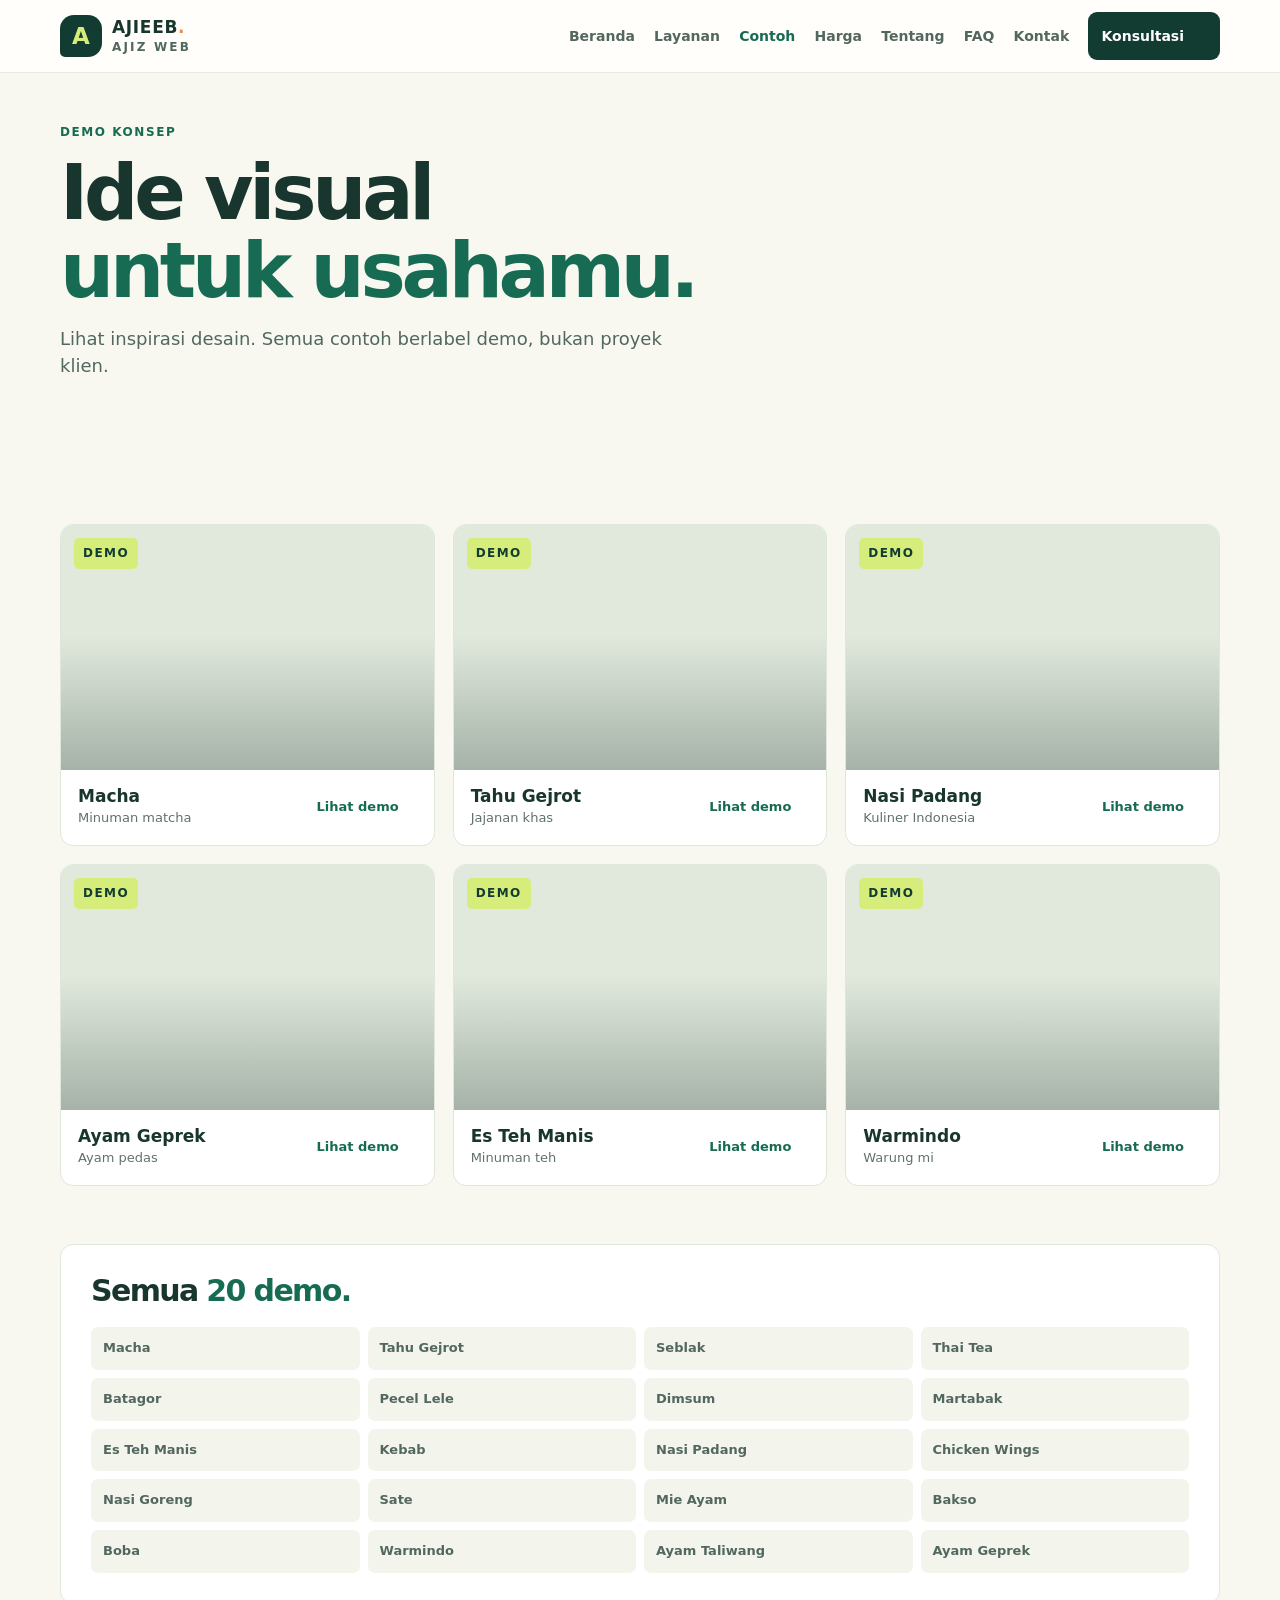
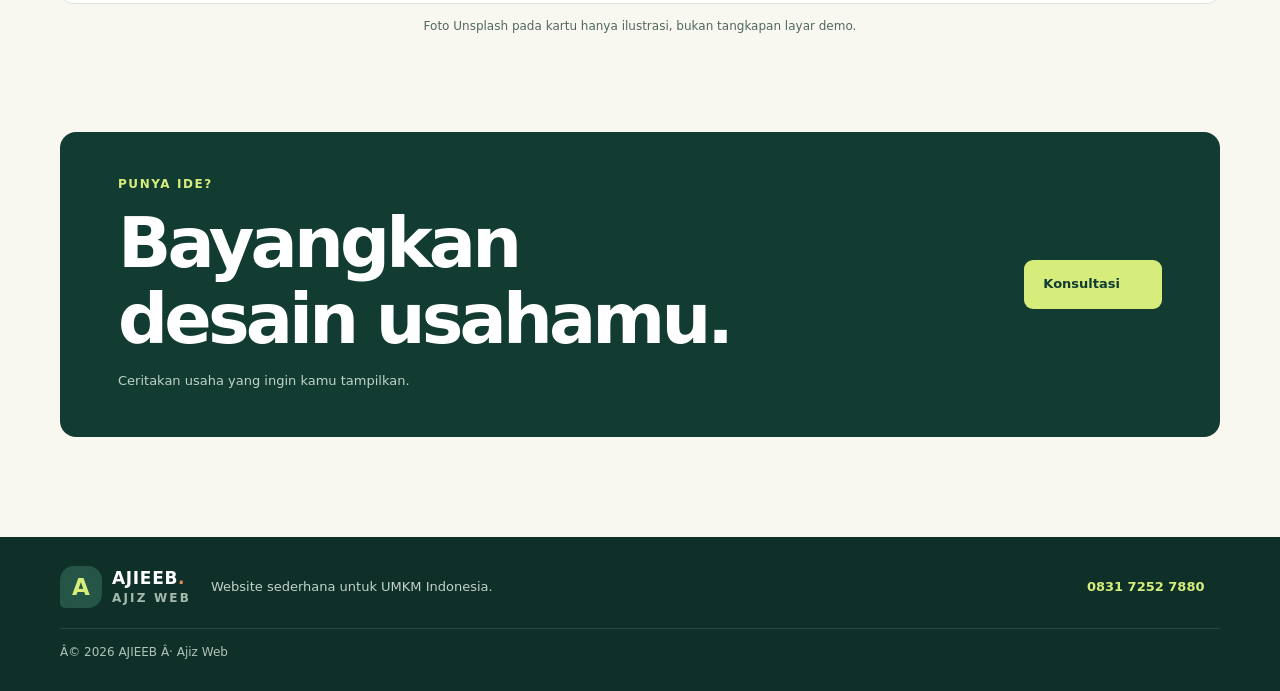
==== commit 3927e158: "Move icon fonts outside initial render path" ====
--- a/contoh.html
+++ b/contoh.html
@@ -1,12 +1,14 @@
 ﻿<!doctype html>
-<html lang="id">
+<html lang="id" class="icons-pending">
 <head>
   <meta charset="utf-8"><meta name="viewport" content="width=device-width, initial-scale=1"><meta name="theme-color" content="#123c32">
   <meta name="description" content="Lihat demo konsep website AJIEEB untuk berbagai usaha kuliner. Semua contoh ditandai sebagai demo, bukan proyek klien.">
   <title>Contoh Website â€” AJIEEB</title>
   <link rel="preconnect" href="https://images.unsplash.com">
   <link rel="preconnect" href="https://cdnjs.cloudflare.com" crossorigin>
-  <link rel="stylesheet" href="css/styles.css"><script src="js/main.js" defer></script>
+  <style>:root{color-scheme:light;--ink:#18352e;--ink-soft:#52675f;--green:#176b53;--green-dark:#123c32;--green-light:#e9f4ed;--lime:#d7ed7b;--cream:#f8f8f1;--paper:#fffefa;--line:#dfe7dd;--orange:#e98a51;--font-body:system-ui,-apple-system,"Segoe UI",sans-serif;--font-display:system-ui,-apple-system,"Segoe UI",sans-serif;--container:1160px}*{box-sizing:border-box}body{margin:0;background:var(--paper);color:var(--ink);font:16px/1.6 var(--font-body);-webkit-font-smoothing:antialiased}img{display:block;width:100%;height:auto}a{color:inherit;text-decoration:none}button{font:inherit}.container{width:min(var(--container),calc(100% - 48px));margin-inline:auto}.skip-link{position:fixed;z-index:1000;top:8px;left:8px;padding:10px 14px;transform:translateY(-150%);border-radius:8px;background:#fff;color:var(--ink)}.skip-link:focus{transform:translateY(0)}.site-header{position:sticky;z-index:50;top:0;border-bottom:1px solid rgba(223,231,221,.8);background:rgba(255,254,250,.92);backdrop-filter:blur(16px)}.header-inner{min-height:72px;display:flex;align-items:center;justify-content:space-between;gap:20px}.brand{display:inline-flex;align-items:center;gap:10px;flex:0 0 auto}.brand-mark{width:42px;height:42px;display:grid;place-items:center;border-radius:14px 14px 14px 5px;background:var(--green-dark);color:var(--lime);font:800 23px var(--font-display)}.brand-name{position:relative;font:800 17px/1 var(--font-display);letter-spacing:.04em}.brand-dot{color:var(--orange)}.brand-name small{display:block;margin-top:5px;color:var(--ink-soft);font:600 12px/1 var(--font-body);letter-spacing:.18em;text-transform:uppercase}.primary-nav{display:flex;align-items:center;gap:clamp(10px,1.5vw,20px)}.primary-nav>a:not(.nav-cta){color:#52675f;font-size:14px;font-weight:700}.nav-cta{display:inline-flex;align-items:center;gap:8px;padding:10px 13px;border-radius:9px;background:var(--green-dark);color:#fff;font-size:14px;font-weight:700}.menu-toggle{display:none;width:44px;height:44px;border:1px solid var(--line);border-radius:10px;background:#fff;color:var(--ink)}.button{min-height:49px;display:inline-flex;align-items:center;justify-content:center;gap:12px;padding:0 18px;border:1px solid transparent;border-radius:9px;font-size:13px;font-weight:800}.button-primary{background:var(--green-dark);color:#fff}.button-quiet{color:var(--ink)}.eyebrow{margin:0 0 14px;color:var(--green);font-size:12px;font-weight:800;letter-spacing:.13em;line-height:1.25}.hero{position:relative;padding:38px 0 20px;background:var(--cream)}.hero-grid{min-height:435px;display:grid;grid-template-columns:1fr .87fr;align-items:center;gap:clamp(34px,6vw,86px)}.hero-copy{padding:10px 0 42px}h1,h2{margin:0;font-family:var(--font-display);letter-spacing:-.055em}h1{max-width:670px;font-size:clamp(50px,6.5vw,82px);font-weight:800;line-height:1.02}h1 span,h2 span{color:var(--green)}.hero-description{max-width:440px;margin:18px 0 0;color:var(--ink-soft);font-size:18px;line-height:1.55}.hero-actions{display:flex;align-items:center;flex-wrap:wrap;gap:7px;margin-top:28px}.hero-points{display:flex;flex-wrap:wrap;gap:18px;margin:22px 0 0;padding:0;list-style:none;color:var(--ink-soft);font-size:14px;font-weight:700}.micro-note{margin:5px 0 0 2px;color:var(--ink-soft);font-size:12px}.hero-visual{position:relative;min-height:440px;display:flex;align-items:center;justify-content:center}.hero-photo-wrap{position:relative;width:min(100%,380px);height:365px;overflow:hidden;border-radius:190px 190px 18px 18px;background:#d9e5db}.hero-photo{width:100%;height:100%;object-fit:cover}.photo-caption{position:absolute;z-index:1;right:20px;bottom:22px;left:20px;display:flex;align-items:center;gap:12px;color:#fff;font-size:14px;line-height:1.4}.photo-caption strong{font-size:16px}.floating-note{position:absolute;right:-26px;bottom:38px;display:flex;align-items:center;gap:11px;padding:13px 17px 13px 13px;border:1px solid rgba(223,231,221,.9);border-radius:13px;background:#fff;box-shadow:0 24px 70px rgba(18,60,50,.1)}.floating-note strong,.floating-note small{display:block}.floating-note strong{font-size:12px}.floating-note small{margin-top:3px;color:var(--ink-soft);font-size:12px}.page-hero{padding:52px 0 48px;background:var(--cream)}.page-hero-inner{max-width:var(--container)}.page-hero h1{font-size:clamp(43px,6.5vw,76px)}.page-lead{max-width:620px;margin:16px 0 21px;color:var(--ink-soft);font-size:18px;line-height:1.5}.button-primary{background:var(--green-dark);color:#fff}@media(max-width:720px){.container{width:min(var(--container),calc(100% - 34px))}.header-inner{min-height:68px}.menu-toggle{display:grid;place-items:center;cursor:pointer}.primary-nav{position:absolute;top:67px;right:17px;left:17px;display:none;align-items:stretch;gap:0;padding:8px;border:1px solid var(--line);border-radius:12px;background:var(--paper);box-shadow:0 24px 70px rgba(18,60,50,.1)}.primary-nav.is-open{display:flex;flex-direction:column}.primary-nav>a:not(.nav-cta){padding:12px;border-bottom:1px solid #edf0e8}.nav-cta{justify-content:center;margin-top:8px}.hero{padding-top:34px}.hero-grid{grid-template-columns:1fr;gap:23px}.hero-copy{padding-bottom:0}h1{font-size:clamp(46px,12vw,68px)}.page-hero{padding:40px 0 36px}.page-hero h1{font-size:clamp(40px,10vw,60px)}.hero-description{max-width:430px;font-size:17px}.hero-visual{min-height:330px}.hero-photo-wrap{width:min(82%,350px);height:315px}.floating-note{right:0;bottom:22px}.hero-points{gap:12px}}@media(max-width:390px){.hero-actions{align-items:stretch;flex-direction:column}.button-quiet{justify-content:flex-start}.hero-points{gap:9px;flex-direction:column}}html.icons-pending .fa-solid,html.icons-pending .fa-regular,html.icons-pending .fa-brands{visibility:hidden}html.icons-ready .fa-solid,html.icons-ready .fa-regular,html.icons-ready .fa-brands{visibility:visible}</style>
+  <link rel="preload" href="css/styles.css" as="style" onload="this.onload=null;this.rel='stylesheet'">
+  <noscript><link rel="stylesheet" href="css/styles.css"><link rel="stylesheet" href="css/icon-fonts.css"><style>html.icons-pending .fa-solid,html.icons-pending .fa-regular,html.icons-pending .fa-brands{visibility:visible}</style></noscript><script src="js/main.js" defer></script>
   <link rel="canonical" href="https://ajieeb.gt.tc/contoh.html">
   <meta property="og:locale" content="id_ID">
   <meta property="og:type" content="website">
@@ -18,7 +20,7 @@
 <body><a class="skip-link" href="#main-content">Lewati ke konten</a>
   <header class="site-header"><div class="container header-inner"><a class="brand" href="index.html" aria-label="AJIEEB, Beranda"><span class="brand-mark" aria-hidden="true">A</span><span class="brand-name">AJIEEB<span class="brand-dot">.</span><small>Ajiz Web</small></span></a><button class="menu-toggle" type="button" aria-expanded="false" aria-controls="primary-nav" aria-label="Buka menu"><i class="fa-solid fa-bars" aria-hidden="true"></i></button><nav class="primary-nav" id="primary-nav" aria-label="Navigasi utama"><a href="index.html">Beranda</a><a href="layanan.html">Layanan</a><a href="contoh.html" aria-current="page">Contoh</a><a href="harga.html">Harga</a><a href="tentang.html">Tentang</a><a href="faq.html">FAQ</a><a href="kontak.html">Kontak</a><a class="nav-cta" href="https://wa.me/6283172527880?text=Halo%20AJIEEB%2C%20saya%20ingin%20konsultasi%20website%20untuk%20usaha%20saya." target="_blank" rel="noopener noreferrer">Konsultasi <i class="fa-brands fa-whatsapp" aria-hidden="true"></i></a></nav></div></header>
   <main id="main-content">
-    <section class="page-hero"><div class="container page-hero-inner reveal"><p class="eyebrow">DEMO KONSEP</p><h1>Ide visual<br><span>untuk usahamu.</span></h1><p class="page-lead">Lihat inspirasi desain. Semua contoh berlabel demo, bukan proyek klien.</p></div></section>
+    <section class="page-hero"><div class="container page-hero-inner"><p class="eyebrow">DEMO KONSEP</p><h1>Ide visual<br><span>untuk usahamu.</span></h1><p class="page-lead">Lihat inspirasi desain. Semua contoh berlabel demo, bukan proyek klien.</p></div></section>
     <section class="section section-work"><div class="container"><div class="portfolio-grid">
       <article class="portfolio-card reveal"><a class="portfolio-image" href="https://ajiz7onsite.github.io/Macha/" target="_blank" rel="noopener noreferrer" aria-label="Buka demo Macha"><img src="https://images.unsplash.com/photo-1515823064-d6e0c04616a7?auto=format&amp;fit=crop&amp;w=640&amp;q=72" alt="Minuman matcha, ilustrasi" width="800" height="620" loading="lazy" srcset="https://images.unsplash.com/photo-1515823064-d6e0c04616a7?auto=format&amp;fit=crop&amp;w=320&amp;q=72 320w, https://images.unsplash.com/photo-1515823064-d6e0c04616a7?auto=format&amp;fit=crop&amp;w=480&amp;q=72 480w, https://images.unsplash.com/photo-1515823064-d6e0c04616a7?auto=format&amp;fit=crop&amp;w=640&amp;q=72 640w, https://images.unsplash.com/photo-1515823064-d6e0c04616a7?auto=format&amp;fit=crop&amp;w=800&amp;q=72 800w" sizes="(max-width: 390px) 90vw, (max-width: 720px) 44vw, (max-width: 980px) 45vw, 360px"><span class="demo-badge">DEMO</span></a><div class="portfolio-info"><div><h3>Macha</h3><p>Minuman matcha</p></div><a href="https://ajiz7onsite.github.io/Macha/" target="_blank" rel="noopener noreferrer">Lihat demo <i class="fa-solid fa-arrow-right" aria-hidden="true"></i></a></div></article>
       <article class="portfolio-card reveal" data-reveal-delay="60"><a class="portfolio-image" href="https://ajiz7onsite.github.io/tahuGejrot/" target="_blank" rel="noopener noreferrer" aria-label="Buka demo Tahu Gejrot"><img src="https://images.unsplash.com/photo-1565299624946-b28f40a0ae38?auto=format&amp;fit=crop&amp;w=640&amp;q=72" alt="Hidangan jajanan, ilustrasi" width="800" height="620" loading="lazy" srcset="https://images.unsplash.com/photo-1565299624946-b28f40a0ae38?auto=format&amp;fit=crop&amp;w=320&amp;q=72 320w, https://images.unsplash.com/photo-1565299624946-b28f40a0ae38?auto=format&amp;fit=crop&amp;w=480&amp;q=72 480w, https://images.unsplash.com/photo-1565299624946-b28f40a0ae38?auto=format&amp;fit=crop&amp;w=640&amp;q=72 640w, https://images.unsplash.com/photo-1565299624946-b28f40a0ae38?auto=format&amp;fit=crop&amp;w=800&amp;q=72 800w" sizes="(max-width: 390px) 90vw, (max-width: 720px) 44vw, (max-width: 980px) 45vw, 360px"><span class="demo-badge">DEMO</span></a><div class="portfolio-info"><div><h3>Tahu Gejrot</h3><p>Jajanan khas</p></div><a href="https://ajiz7onsite.github.io/tahuGejrot/" target="_blank" rel="noopener noreferrer">Lihat demo <i class="fa-solid fa-arrow-right" aria-hidden="true"></i></a></div></article>
--- a/css/styles.css
+++ b/css/styles.css
@@ -29,12 +29,11 @@
 .skip-link:focus { transform: translateY(0); }
 
 /* Font Awesome subset: load only icons used by the site, with the CDN font files. */
-@font-face { font-family: "AJIEEB FA Solid"; src: url("https://cdnjs.cloudflare.com/ajax/libs/font-awesome/6.7.2/webfonts/fa-solid-900.woff2") format("woff2"); font-style: normal; font-weight: 900; font-display: swap; }
-@font-face { font-family: "AJIEEB FA Regular"; src: url("https://cdnjs.cloudflare.com/ajax/libs/font-awesome/6.7.2/webfonts/fa-regular-400.woff2") format("woff2"); font-style: normal; font-weight: 400; font-display: swap; }
-@font-face { font-family: "AJIEEB FA Brands"; src: url("https://cdnjs.cloudflare.com/ajax/libs/font-awesome/6.7.2/webfonts/fa-brands-400.woff2") format("woff2"); font-style: normal; font-weight: 400; font-display: swap; }
 .fa-solid, .fas { font-family: "AJIEEB FA Solid"; font-style: normal; font-weight: 900; }
 .fa-regular, .far { font-family: "AJIEEB FA Regular"; font-style: normal; font-weight: 400; }
 .fa-brands, .fab { font-family: "AJIEEB FA Brands"; font-style: normal; font-weight: 400; }
+html.icons-pending .fa-solid, html.icons-pending .fa-regular, html.icons-pending .fa-brands { visibility: hidden; }
+html.icons-ready .fa-solid, html.icons-ready .fa-regular, html.icons-ready .fa-brands { visibility: visible; }
 .fa-arrow-right::before { content: "\f061"; }
 .fa-arrow-up-right-from-square::before { content: "\f08e"; }
 .fa-bars::before { content: "\f0c9"; }
@@ -63,6 +62,7 @@
 .fa-tag::before { content: "\f02b"; }
 .fa-tags::before { content: "\f02c"; }
 .fa-wand-magic-sparkles::before { content: "\e2ca"; }
+.fa-xmark::before { content: "\f00d"; }
 .fa-circle-question::before { content: "\f059"; }
 .fa-comments::before { content: "\f086"; }
 .fa-image::before { content: "\f03e"; }
--- a/css/styles.css
+++ b/css/styles.css
@@ -29,12 +29,11 @@
 .skip-link:focus { transform: translateY(0); }
 
 /* Font Awesome subset: load only icons used by the site, with the CDN font files. */
-@font-face { font-family: "AJIEEB FA Solid"; src: url("https://cdnjs.cloudflare.com/ajax/libs/font-awesome/6.7.2/webfonts/fa-solid-900.woff2") format("woff2"); font-style: normal; font-weight: 900; font-display: swap; }
-@font-face { font-family: "AJIEEB FA Regular"; src: url("https://cdnjs.cloudflare.com/ajax/libs/font-awesome/6.7.2/webfonts/fa-regular-400.woff2") format("woff2"); font-style: normal; font-weight: 400; font-display: swap; }
-@font-face { font-family: "AJIEEB FA Brands"; src: url("https://cdnjs.cloudflare.com/ajax/libs/font-awesome/6.7.2/webfonts/fa-brands-400.woff2") format("woff2"); font-style: normal; font-weight: 400; font-display: swap; }
 .fa-solid, .fas { font-family: "AJIEEB FA Solid"; font-style: normal; font-weight: 900; }
 .fa-regular, .far { font-family: "AJIEEB FA Regular"; font-style: normal; font-weight: 400; }
 .fa-brands, .fab { font-family: "AJIEEB FA Brands"; font-style: normal; font-weight: 400; }
+html.icons-pending .fa-solid, html.icons-pending .fa-regular, html.icons-pending .fa-brands { visibility: hidden; }
+html.icons-ready .fa-solid, html.icons-ready .fa-regular, html.icons-ready .fa-brands { visibility: visible; }
 .fa-arrow-right::before { content: "\f061"; }
 .fa-arrow-up-right-from-square::before { content: "\f08e"; }
 .fa-bars::before { content: "\f0c9"; }
@@ -63,6 +62,7 @@
 .fa-tag::before { content: "\f02b"; }
 .fa-tags::before { content: "\f02c"; }
 .fa-wand-magic-sparkles::before { content: "\e2ca"; }
+.fa-xmark::before { content: "\f00d"; }
 .fa-circle-question::before { content: "\f059"; }
 .fa-comments::before { content: "\f086"; }
 .fa-image::before { content: "\f03e"; }
--- a/css/icon-fonts.css
+++ b/css/icon-fonts.css
@@ -0,0 +1,24 @@
+/* Loaded after the page's load event so icon fonts are outside the LCP chain. */
+@font-face {
+  font-family: "AJIEEB FA Solid";
+  src: url("https://cdnjs.cloudflare.com/ajax/libs/font-awesome/6.7.2/webfonts/fa-solid-900.woff2") format("woff2");
+  font-style: normal;
+  font-weight: 900;
+  font-display: swap;
+}
+
+@font-face {
+  font-family: "AJIEEB FA Regular";
+  src: url("https://cdnjs.cloudflare.com/ajax/libs/font-awesome/6.7.2/webfonts/fa-regular-400.woff2") format("woff2");
+  font-style: normal;
+  font-weight: 400;
+  font-display: swap;
+}
+
+@font-face {
+  font-family: "AJIEEB FA Brands";
+  src: url("https://cdnjs.cloudflare.com/ajax/libs/font-awesome/6.7.2/webfonts/fa-brands-400.woff2") format("woff2");
+  font-style: normal;
+  font-weight: 400;
+  font-display: swap;
+}
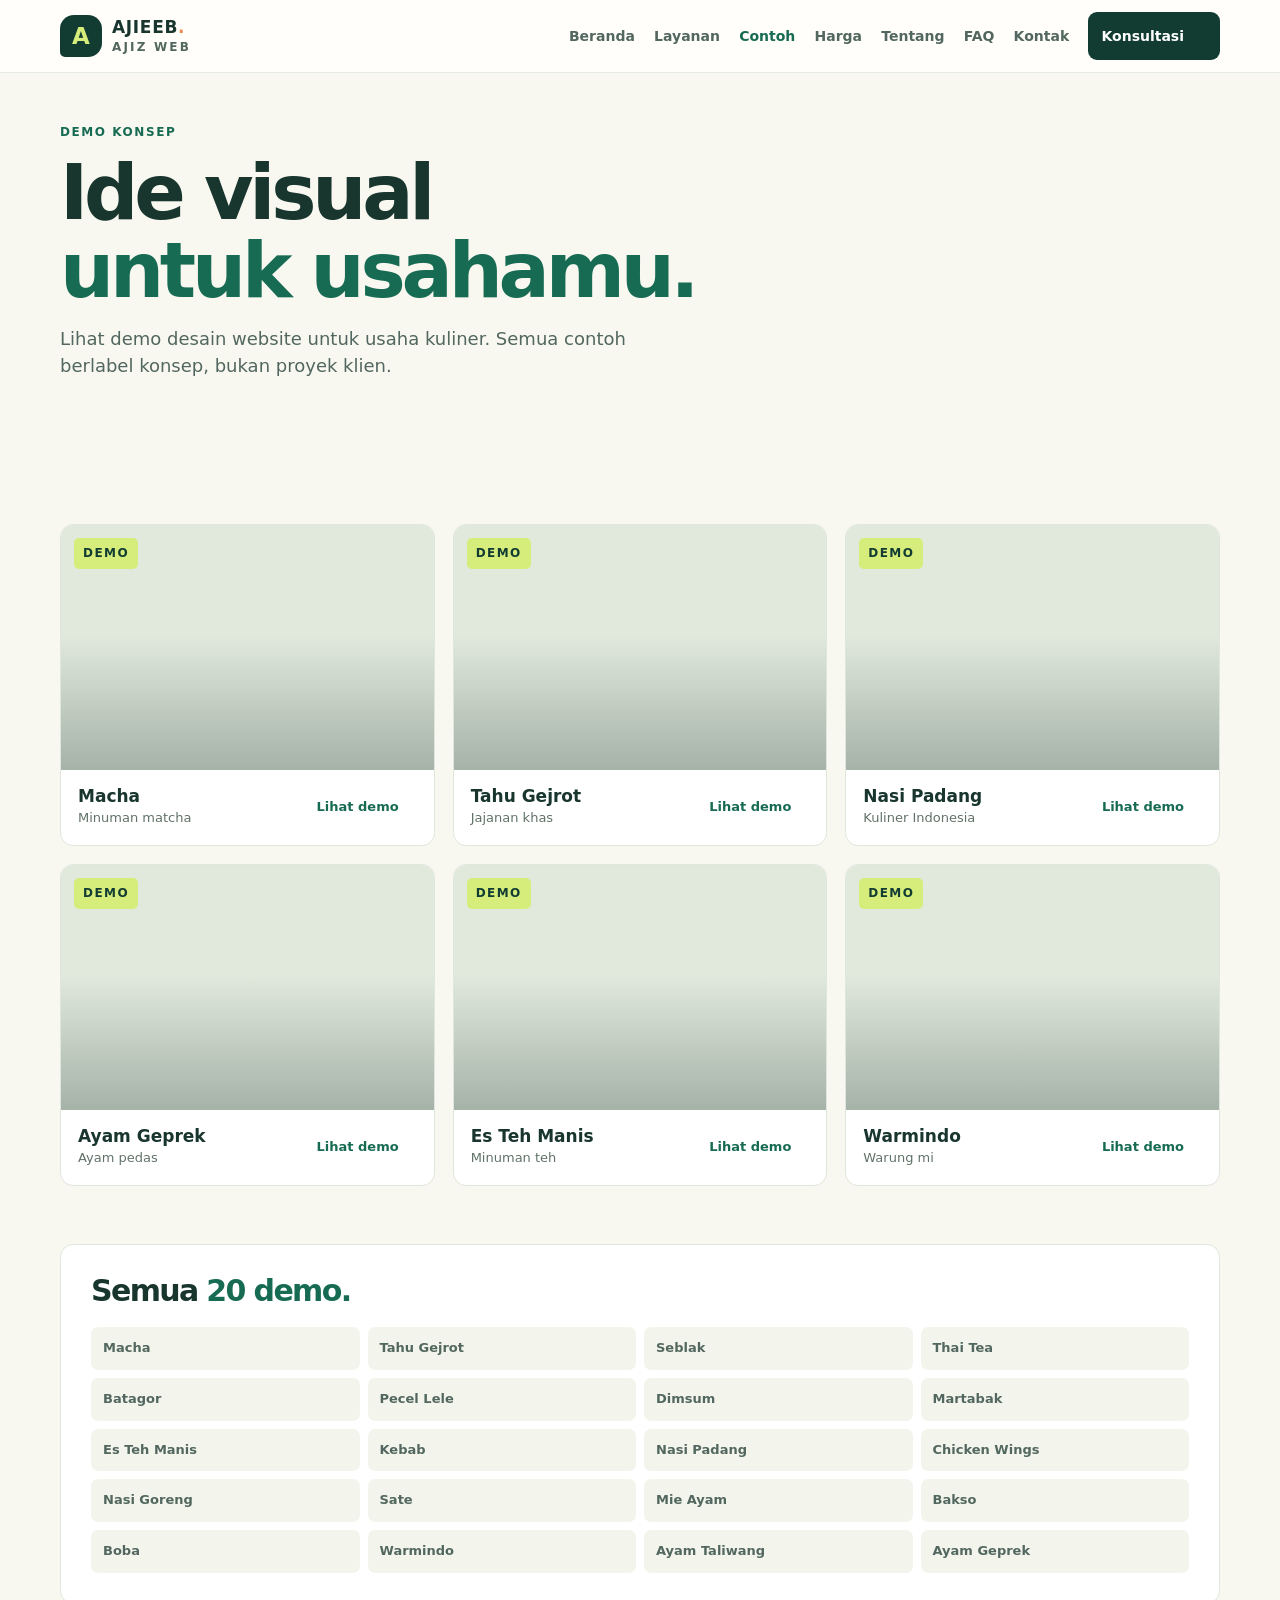
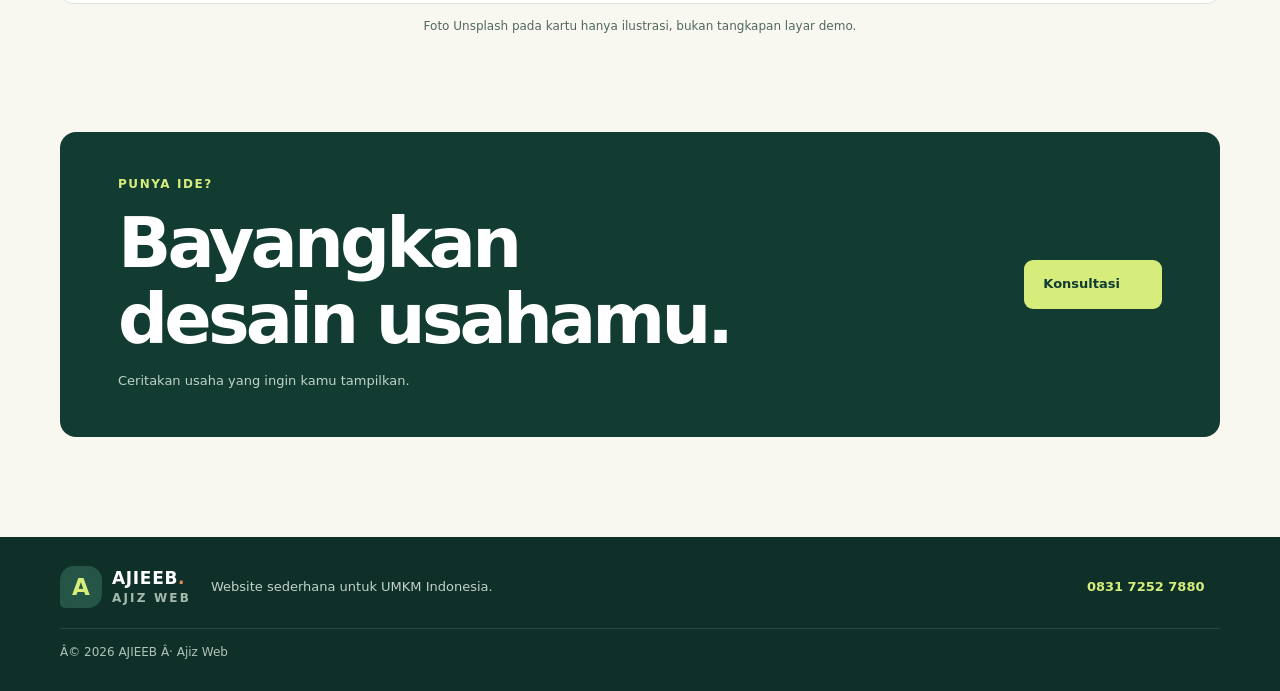
==== commit 58a42fe5: "Strengthen AJIEEB website SEO" ====
--- a/contoh.html
+++ b/contoh.html
@@ -2,8 +2,8 @@
 <html lang="id" class="icons-pending">
 <head>
   <meta charset="utf-8"><meta name="viewport" content="width=device-width, initial-scale=1"><meta name="theme-color" content="#123c32">
-  <meta name="description" content="Lihat demo konsep website AJIEEB untuk berbagai usaha kuliner. Semua contoh ditandai sebagai demo, bukan proyek klien.">
-  <title>Contoh Website â€” AJIEEB</title>
+  <meta name="description" content="Jelajahi contoh desain website UMKM untuk usaha kuliner. Semua halaman ini demo konsep AJIEEB, bukan klaim proyek klien.">
+  <title>Contoh Website UMKM: Demo Desain AJIEEB</title>
   <link rel="preconnect" href="https://images.unsplash.com">
   <link rel="preconnect" href="https://cdnjs.cloudflare.com" crossorigin>
   <style>:root{color-scheme:light;--ink:#18352e;--ink-soft:#52675f;--green:#176b53;--green-dark:#123c32;--green-light:#e9f4ed;--lime:#d7ed7b;--cream:#f8f8f1;--paper:#fffefa;--line:#dfe7dd;--orange:#e98a51;--font-body:system-ui,-apple-system,"Segoe UI",sans-serif;--font-display:system-ui,-apple-system,"Segoe UI",sans-serif;--container:1160px}*{box-sizing:border-box}body{margin:0;background:var(--paper);color:var(--ink);font:16px/1.6 var(--font-body);-webkit-font-smoothing:antialiased}img{display:block;width:100%;height:auto}a{color:inherit;text-decoration:none}button{font:inherit}.container{width:min(var(--container),calc(100% - 48px));margin-inline:auto}.skip-link{position:fixed;z-index:1000;top:8px;left:8px;padding:10px 14px;transform:translateY(-150%);border-radius:8px;background:#fff;color:var(--ink)}.skip-link:focus{transform:translateY(0)}.site-header{position:sticky;z-index:50;top:0;border-bottom:1px solid rgba(223,231,221,.8);background:rgba(255,254,250,.92);backdrop-filter:blur(16px)}.header-inner{min-height:72px;display:flex;align-items:center;justify-content:space-between;gap:20px}.brand{display:inline-flex;align-items:center;gap:10px;flex:0 0 auto}.brand-mark{width:42px;height:42px;display:grid;place-items:center;border-radius:14px 14px 14px 5px;background:var(--green-dark);color:var(--lime);font:800 23px var(--font-display)}.brand-name{position:relative;font:800 17px/1 var(--font-display);letter-spacing:.04em}.brand-dot{color:var(--orange)}.brand-name small{display:block;margin-top:5px;color:var(--ink-soft);font:600 12px/1 var(--font-body);letter-spacing:.18em;text-transform:uppercase}.primary-nav{display:flex;align-items:center;gap:clamp(10px,1.5vw,20px)}.primary-nav>a:not(.nav-cta){color:#52675f;font-size:14px;font-weight:700}.nav-cta{display:inline-flex;align-items:center;gap:8px;padding:10px 13px;border-radius:9px;background:var(--green-dark);color:#fff;font-size:14px;font-weight:700}.menu-toggle{display:none;width:44px;height:44px;border:1px solid var(--line);border-radius:10px;background:#fff;color:var(--ink)}.button{min-height:49px;display:inline-flex;align-items:center;justify-content:center;gap:12px;padding:0 18px;border:1px solid transparent;border-radius:9px;font-size:13px;font-weight:800}.button-primary{background:var(--green-dark);color:#fff}.button-quiet{color:var(--ink)}.eyebrow{margin:0 0 14px;color:var(--green);font-size:12px;font-weight:800;letter-spacing:.13em;line-height:1.25}.hero{position:relative;padding:38px 0 20px;background:var(--cream)}.hero-grid{min-height:435px;display:grid;grid-template-columns:1fr .87fr;align-items:center;gap:clamp(34px,6vw,86px)}.hero-copy{padding:10px 0 42px}h1,h2{margin:0;font-family:var(--font-display);letter-spacing:-.055em}h1{max-width:670px;font-size:clamp(50px,6.5vw,82px);font-weight:800;line-height:1.02}h1 span,h2 span{color:var(--green)}.hero-description{max-width:440px;margin:18px 0 0;color:var(--ink-soft);font-size:18px;line-height:1.55}.hero-actions{display:flex;align-items:center;flex-wrap:wrap;gap:7px;margin-top:28px}.hero-points{display:flex;flex-wrap:wrap;gap:18px;margin:22px 0 0;padding:0;list-style:none;color:var(--ink-soft);font-size:14px;font-weight:700}.micro-note{margin:5px 0 0 2px;color:var(--ink-soft);font-size:12px}.hero-visual{position:relative;min-height:440px;display:flex;align-items:center;justify-content:center}.hero-photo-wrap{position:relative;width:min(100%,380px);height:365px;overflow:hidden;border-radius:190px 190px 18px 18px;background:#d9e5db}.hero-photo{width:100%;height:100%;object-fit:cover}.photo-caption{position:absolute;z-index:1;right:20px;bottom:22px;left:20px;display:flex;align-items:center;gap:12px;color:#fff;font-size:14px;line-height:1.4}.photo-caption strong{font-size:16px}.floating-note{position:absolute;right:-26px;bottom:38px;display:flex;align-items:center;gap:11px;padding:13px 17px 13px 13px;border:1px solid rgba(223,231,221,.9);border-radius:13px;background:#fff;box-shadow:0 24px 70px rgba(18,60,50,.1)}.floating-note strong,.floating-note small{display:block}.floating-note strong{font-size:12px}.floating-note small{margin-top:3px;color:var(--ink-soft);font-size:12px}.page-hero{padding:52px 0 48px;background:var(--cream)}.page-hero-inner{max-width:var(--container)}.page-hero h1{font-size:clamp(43px,6.5vw,76px)}.page-lead{max-width:620px;margin:16px 0 21px;color:var(--ink-soft);font-size:18px;line-height:1.5}.button-primary{background:var(--green-dark);color:#fff}@media(max-width:720px){.container{width:min(var(--container),calc(100% - 34px))}.header-inner{min-height:68px}.menu-toggle{display:grid;place-items:center;cursor:pointer}.primary-nav{position:absolute;top:67px;right:17px;left:17px;display:none;align-items:stretch;gap:0;padding:8px;border:1px solid var(--line);border-radius:12px;background:var(--paper);box-shadow:0 24px 70px rgba(18,60,50,.1)}.primary-nav.is-open{display:flex;flex-direction:column}.primary-nav>a:not(.nav-cta){padding:12px;border-bottom:1px solid #edf0e8}.nav-cta{justify-content:center;margin-top:8px}.hero{padding-top:34px}.hero-grid{grid-template-columns:1fr;gap:23px}.hero-copy{padding-bottom:0}h1{font-size:clamp(46px,12vw,68px)}.page-hero{padding:40px 0 36px}.page-hero h1{font-size:clamp(40px,10vw,60px)}.hero-description{max-width:430px;font-size:17px}.hero-visual{min-height:330px}.hero-photo-wrap{width:min(82%,350px);height:315px}.floating-note{right:0;bottom:22px}.hero-points{gap:12px}}@media(max-width:390px){.hero-actions{align-items:stretch;flex-direction:column}.button-quiet{justify-content:flex-start}.hero-points{gap:9px;flex-direction:column}}html.icons-pending .fa-solid,html.icons-pending .fa-regular,html.icons-pending .fa-brands{visibility:hidden}html.icons-ready .fa-solid,html.icons-ready .fa-regular,html.icons-ready .fa-brands{visibility:visible}</style>
@@ -13,14 +13,14 @@
   <meta property="og:locale" content="id_ID">
   <meta property="og:type" content="website">
   <meta property="og:site_name" content="AJIEEB — Ajiz Web">
-  <meta property="og:title" content="Contoh Website â€” AJIEEB">
-  <meta property="og:description" content="Lihat demo konsep website AJIEEB untuk berbagai usaha kuliner. Semua contoh ditandai sebagai demo, bukan proyek klien.">
+  <meta property="og:title" content="Contoh Website UMKM: Demo Desain AJIEEB">
+  <meta property="og:description" content="Jelajahi contoh desain website UMKM untuk usaha kuliner. Semua halaman ini demo konsep AJIEEB, bukan klaim proyek klien.">
   <meta property="og:url" content="https://ajieeb.gt.tc/contoh.html">
 </head>
 <body><a class="skip-link" href="#main-content">Lewati ke konten</a>
   <header class="site-header"><div class="container header-inner"><a class="brand" href="index.html" aria-label="AJIEEB, Beranda"><span class="brand-mark" aria-hidden="true">A</span><span class="brand-name">AJIEEB<span class="brand-dot">.</span><small>Ajiz Web</small></span></a><button class="menu-toggle" type="button" aria-expanded="false" aria-controls="primary-nav" aria-label="Buka menu"><i class="fa-solid fa-bars" aria-hidden="true"></i></button><nav class="primary-nav" id="primary-nav" aria-label="Navigasi utama"><a href="index.html">Beranda</a><a href="layanan.html">Layanan</a><a href="contoh.html" aria-current="page">Contoh</a><a href="harga.html">Harga</a><a href="tentang.html">Tentang</a><a href="faq.html">FAQ</a><a href="kontak.html">Kontak</a><a class="nav-cta" href="https://wa.me/6283172527880?text=Halo%20AJIEEB%2C%20saya%20ingin%20konsultasi%20website%20untuk%20usaha%20saya." target="_blank" rel="noopener noreferrer">Konsultasi <i class="fa-brands fa-whatsapp" aria-hidden="true"></i></a></nav></div></header>
   <main id="main-content">
-    <section class="page-hero"><div class="container page-hero-inner"><p class="eyebrow">DEMO KONSEP</p><h1>Ide visual<br><span>untuk usahamu.</span></h1><p class="page-lead">Lihat inspirasi desain. Semua contoh berlabel demo, bukan proyek klien.</p></div></section>
+    <section class="page-hero"><div class="container page-hero-inner"><p class="eyebrow">DEMO KONSEP</p><h1>Ide visual<br><span>untuk usahamu.</span></h1><p class="page-lead">Lihat demo desain website untuk usaha kuliner. Semua contoh berlabel konsep, bukan proyek klien.</p></div></section>
     <section class="section section-work"><div class="container"><div class="portfolio-grid">
       <article class="portfolio-card reveal"><a class="portfolio-image" href="https://ajiz7onsite.github.io/Macha/" target="_blank" rel="noopener noreferrer" aria-label="Buka demo Macha"><img src="https://images.unsplash.com/photo-1515823064-d6e0c04616a7?auto=format&amp;fit=crop&amp;w=640&amp;q=72" alt="Minuman matcha, ilustrasi" width="800" height="620" loading="lazy" srcset="https://images.unsplash.com/photo-1515823064-d6e0c04616a7?auto=format&amp;fit=crop&amp;w=320&amp;q=72 320w, https://images.unsplash.com/photo-1515823064-d6e0c04616a7?auto=format&amp;fit=crop&amp;w=480&amp;q=72 480w, https://images.unsplash.com/photo-1515823064-d6e0c04616a7?auto=format&amp;fit=crop&amp;w=640&amp;q=72 640w, https://images.unsplash.com/photo-1515823064-d6e0c04616a7?auto=format&amp;fit=crop&amp;w=800&amp;q=72 800w" sizes="(max-width: 390px) 90vw, (max-width: 720px) 44vw, (max-width: 980px) 45vw, 360px"><span class="demo-badge">DEMO</span></a><div class="portfolio-info"><div><h3>Macha</h3><p>Minuman matcha</p></div><a href="https://ajiz7onsite.github.io/Macha/" target="_blank" rel="noopener noreferrer">Lihat demo <i class="fa-solid fa-arrow-right" aria-hidden="true"></i></a></div></article>
       <article class="portfolio-card reveal" data-reveal-delay="60"><a class="portfolio-image" href="https://ajiz7onsite.github.io/tahuGejrot/" target="_blank" rel="noopener noreferrer" aria-label="Buka demo Tahu Gejrot"><img src="https://images.unsplash.com/photo-1565299624946-b28f40a0ae38?auto=format&amp;fit=crop&amp;w=640&amp;q=72" alt="Hidangan jajanan, ilustrasi" width="800" height="620" loading="lazy" srcset="https://images.unsplash.com/photo-1565299624946-b28f40a0ae38?auto=format&amp;fit=crop&amp;w=320&amp;q=72 320w, https://images.unsplash.com/photo-1565299624946-b28f40a0ae38?auto=format&amp;fit=crop&amp;w=480&amp;q=72 480w, https://images.unsplash.com/photo-1565299624946-b28f40a0ae38?auto=format&amp;fit=crop&amp;w=640&amp;q=72 640w, https://images.unsplash.com/photo-1565299624946-b28f40a0ae38?auto=format&amp;fit=crop&amp;w=800&amp;q=72 800w" sizes="(max-width: 390px) 90vw, (max-width: 720px) 44vw, (max-width: 980px) 45vw, 360px"><span class="demo-badge">DEMO</span></a><div class="portfolio-info"><div><h3>Tahu Gejrot</h3><p>Jajanan khas</p></div><a href="https://ajiz7onsite.github.io/tahuGejrot/" target="_blank" rel="noopener noreferrer">Lihat demo <i class="fa-solid fa-arrow-right" aria-hidden="true"></i></a></div></article>
